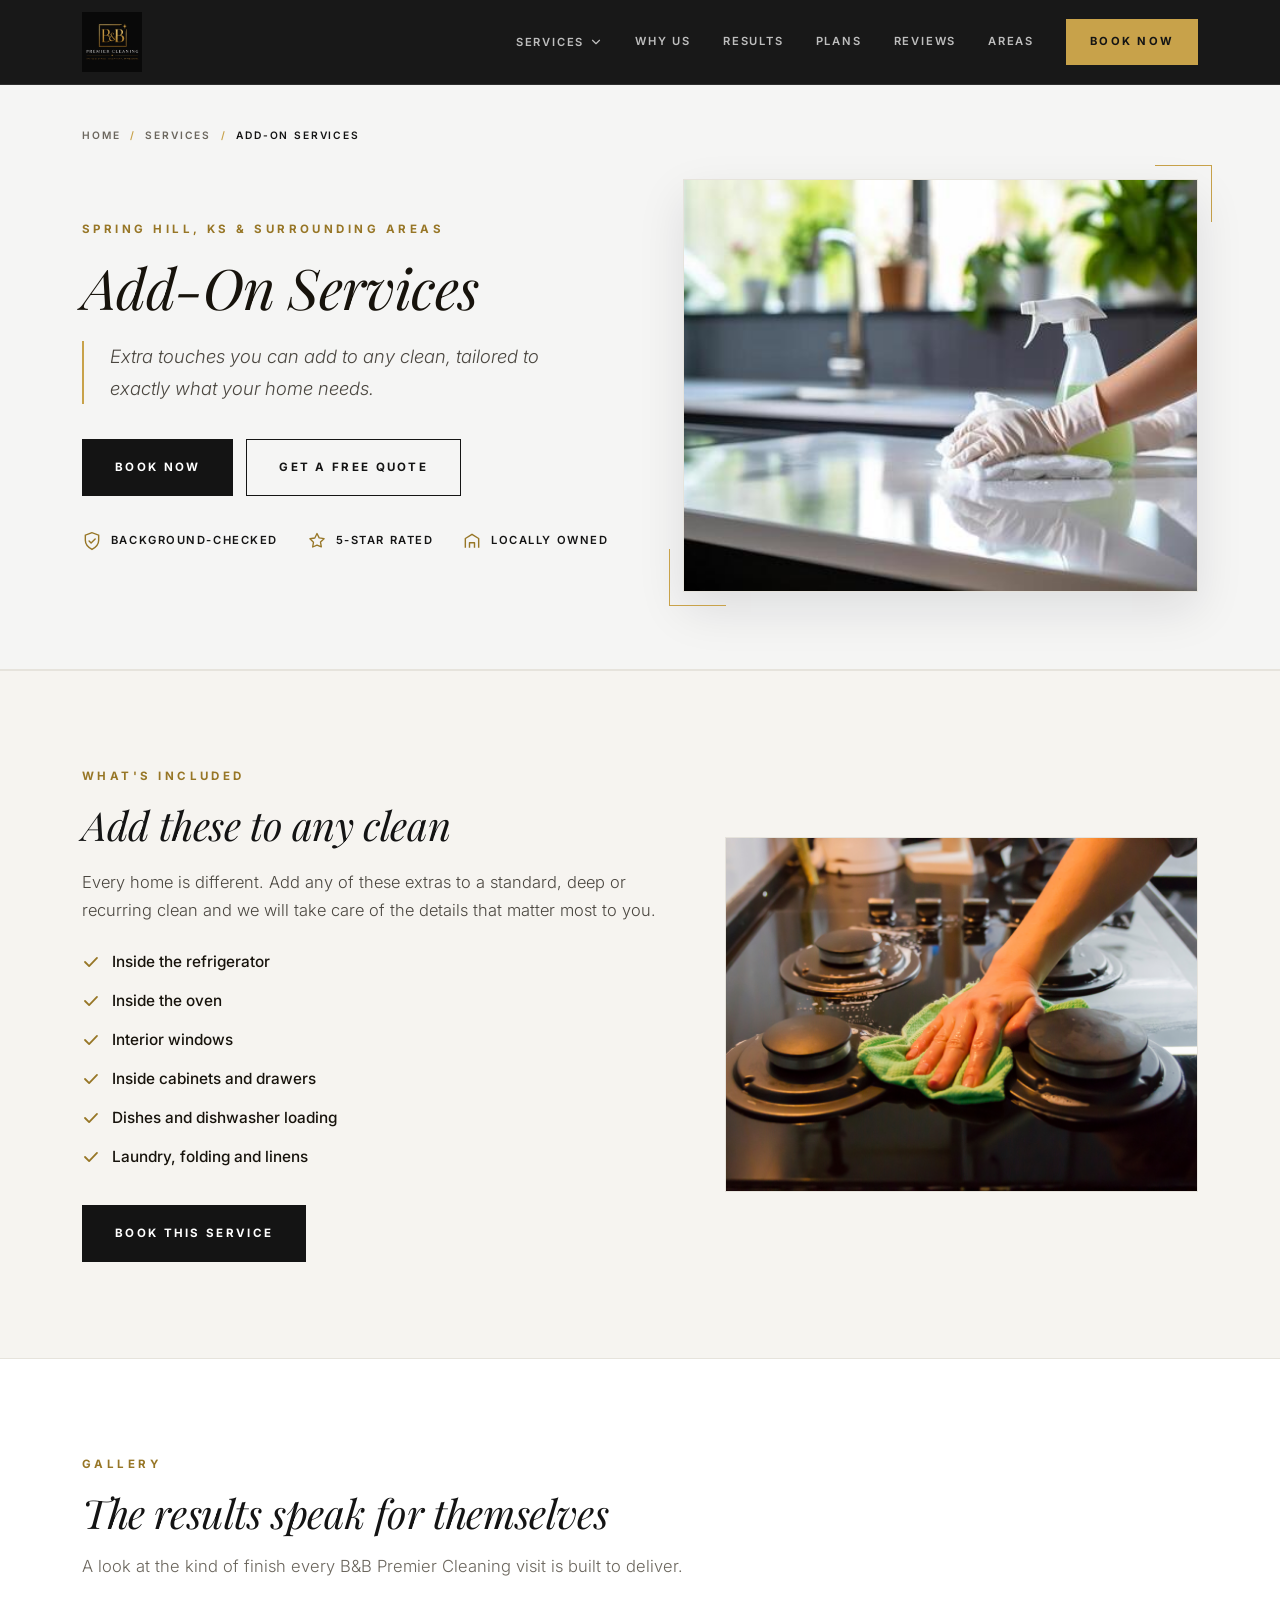
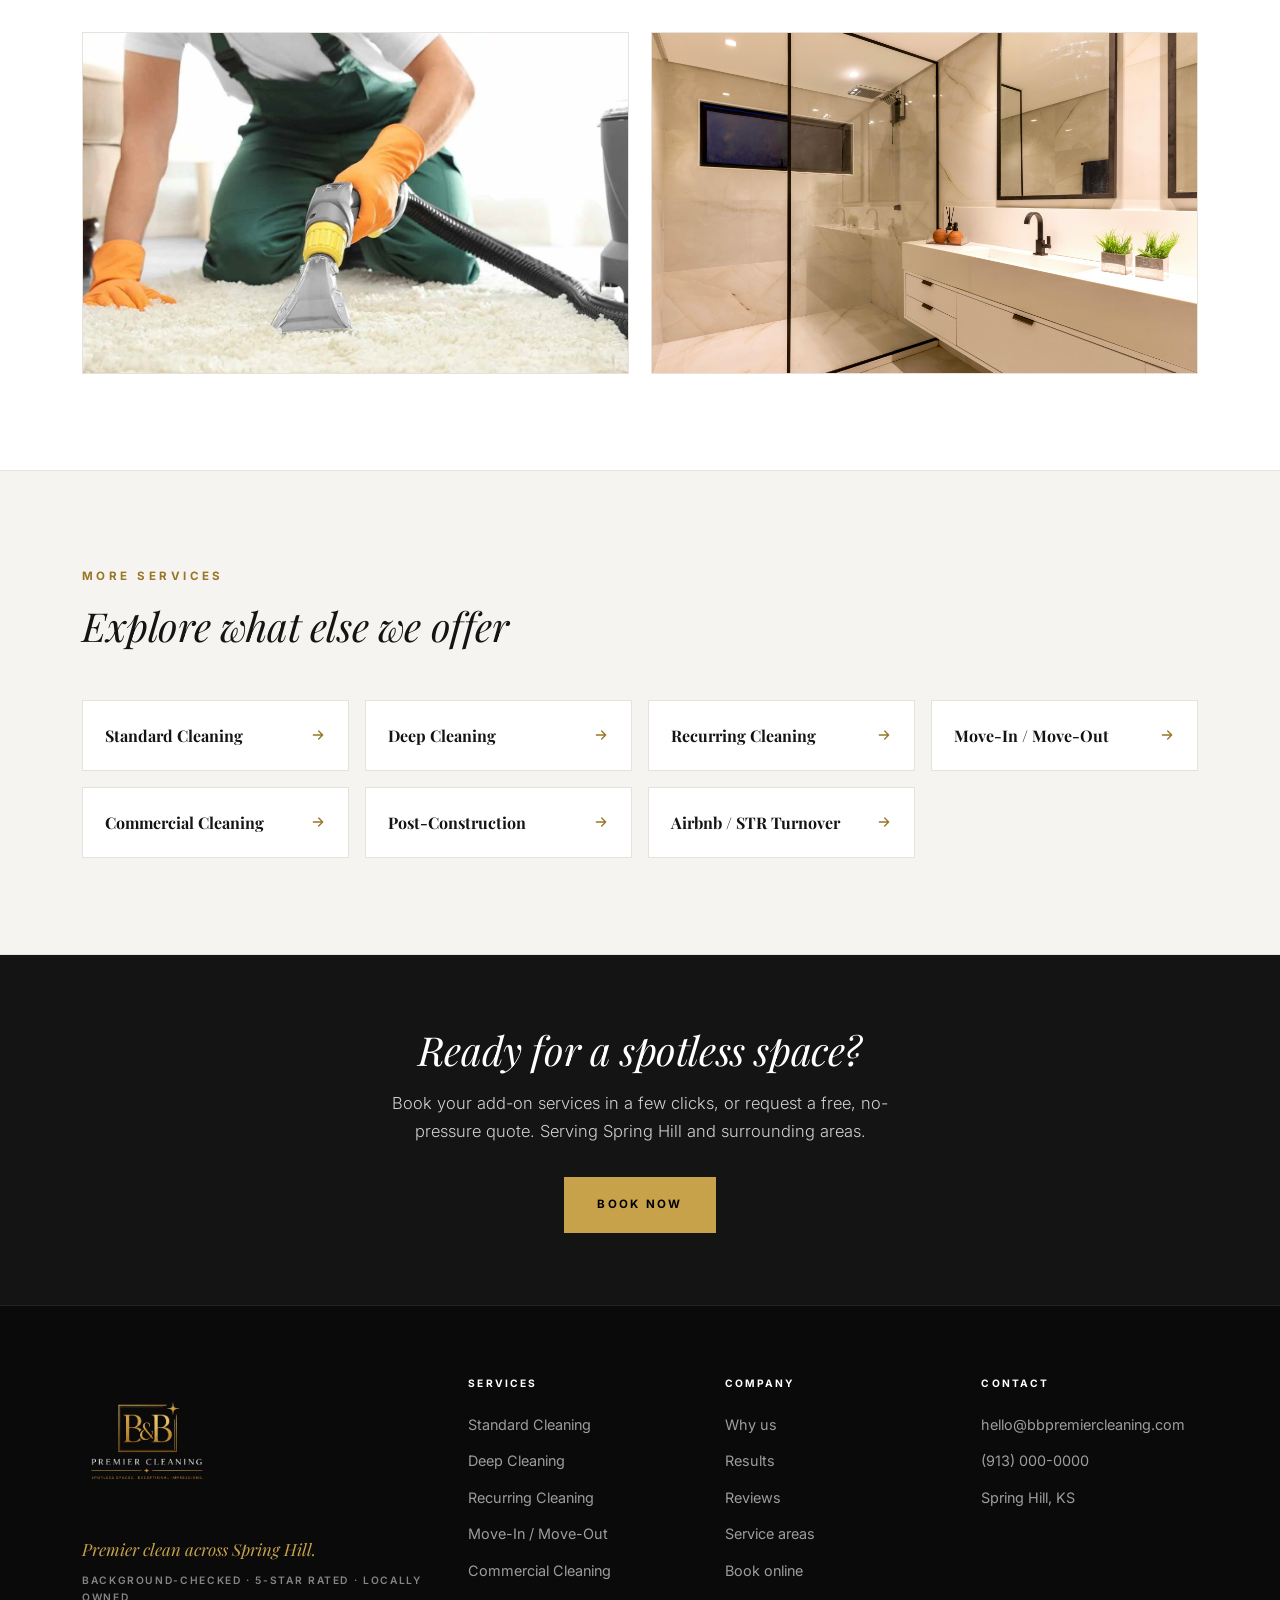
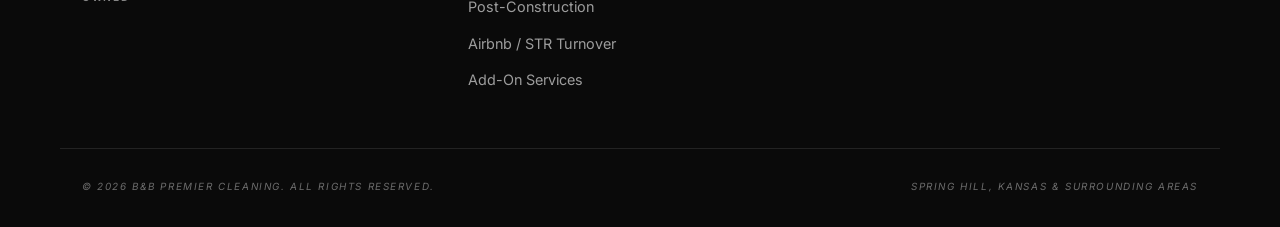
==== services/add-on-services/index.html @ af4dbbc5 "Add brand logo and refresh to premium black + gold theme" ====
<!DOCTYPE html>
<html lang="en">
<head>
  <meta charset="UTF-8" />
  <meta name="viewport" content="width=device-width, initial-scale=1.0" />
  <title>Cleaning Add-On Services in Spring Hill, KS | B&amp;B Premier Cleaning</title>
  <meta name="description" content="Cleaning add-ons in Spring Hill, KS. Inside the fridge or oven, interior windows, cabinets, laundry and more can be added to any clean. Book online." />
  <meta name="robots" content="index, follow, max-image-preview:large, max-snippet:-1, max-video-preview:-1" />
  <meta name="googlebot" content="index, follow, max-image-preview:large, max-snippet:-1, max-video-preview:-1" />
  <link rel="canonical" href="https://bbpremiercleaning.com/services/add-on-services/" />
  <meta name="theme-color" content="#0a0a0a" />
  <meta name="geo.region" content="US-KS" />
  <meta name="geo.placename" content="Spring Hill, Kansas" />

  <meta property="og:type" content="website" />
  <meta property="og:site_name" content="B&amp;B Premier Cleaning" />
  <meta property="og:title" content="Cleaning Add-On Services in Spring Hill, KS | B&amp;B Premier Cleaning" />
  <meta property="og:description" content="Cleaning add-ons in Spring Hill, KS. Inside the fridge or oven, interior windows, cabinets, laundry and more can be added to any clean. Book online." />
  <meta property="og:url" content="https://bbpremiercleaning.com/services/add-on-services/" />
  <meta property="og:image" content="https://bbpremiercleaning.com/assets/svc-addon.jpg" />
  <meta name="twitter:card" content="summary_large_image" />
  <meta name="twitter:title" content="Cleaning Add-On Services in Spring Hill, KS | B&amp;B Premier Cleaning" />
  <meta name="twitter:description" content="Cleaning add-ons in Spring Hill, KS. Inside the fridge or oven, interior windows, cabinets, laundry and more can be added to any clean. Book online." />
  <meta name="twitter:image" content="https://bbpremiercleaning.com/assets/svc-addon.jpg" />

  <link rel="icon" type="image/svg+xml" href="../../assets/favicon.svg" />
  <link rel="apple-touch-icon" href="../../assets/favicon.svg" />
  <link rel="preconnect" href="https://fonts.googleapis.com" />
  <link rel="preconnect" href="https://fonts.gstatic.com" crossorigin />
  <link href="https://fonts.googleapis.com/css2?family=Inter:wght@300;400;500;600;700&family=Playfair+Display:ital,wght@0,400;0,700;0,900;1,400;1,700&display=swap" rel="stylesheet" />
  <link rel="stylesheet" href="../../css/styles.css" />

  <script type="application/ld+json">
  {
    "@context": "https://schema.org",
    "@type": "Service",
    "serviceType": "Add-On Services",
    "name": "Add-On Services in Spring Hill",
    "url": "https://bbpremiercleaning.com/services/add-on-services/",
    "image": "https://bbpremiercleaning.com/assets/svc-addon.jpg",
    "description": "Cleaning add-ons in Spring Hill, KS. Inside the fridge or oven, interior windows, cabinets, laundry and more can be added to any clean. Book online.",
    "areaServed": { "@type": "City", "name": "Spring Hill" },
    "provider": {
      "@type": "HouseCleaningService",
      "name": "B&B Premier Cleaning",
      "url": "https://bbpremiercleaning.com/",
      "areaServed": "Spring Hill, KS and surrounding areas"
    }
  }
  </script>
  <script type="application/ld+json">
  {
    "@context": "https://schema.org",
    "@type": "BreadcrumbList",
    "itemListElement": [
      { "@type": "ListItem", "position": 1, "name": "Home", "item": "https://bbpremiercleaning.com/" },
      { "@type": "ListItem", "position": 2, "name": "Services", "item": "https://bbpremiercleaning.com/#services" },
      { "@type": "ListItem", "position": 3, "name": "Add-On Services", "item": "https://bbpremiercleaning.com/services/add-on-services/" }
    ]
  }
  </script>
</head>

<body>
  <a class="skip-link" href="#main">Skip to content</a>

  <header class="site-header" id="top">
    <div class="wrap header-inner">
      <a class="brand" href="../../" aria-label="B&amp;B Premier Cleaning home">
        <img class="brand-logo" src="../../assets/logo.jpg" width="1254" height="1254" alt="B&amp;B Premier Cleaning logo" />
      </a>
      <nav class="nav" id="nav" aria-label="Primary">
        <div class="nav-item has-dropdown">
          <button type="button" class="nav-link" aria-haspopup="true" aria-expanded="false">
            Services
            <svg viewBox="0 0 24 24" aria-hidden="true"><path d="m6 9 6 6 6-6" fill="none" stroke="currentColor" stroke-width="2" stroke-linecap="round" stroke-linejoin="round"/></svg>
          </button>
          <div class="dropdown">
            <a class="dd-all" href="../../#services">All services</a>
            <a href="../standard-cleaning/">Standard Cleaning</a>
            <a href="../deep-cleaning/">Deep Cleaning</a>
            <a href="../recurring-cleaning/">Recurring Cleaning</a>
            <a href="../move-in-out-cleaning/">Move-In / Move-Out</a>
            <a href="../commercial-cleaning/">Commercial Cleaning</a>
            <a href="../post-construction-cleaning/">Post-Construction</a>
            <a href="../airbnb-str-cleaning/">Airbnb / STR Turnover</a>
            <a href="../add-on-services/">Add-On Services</a>
          </div>
        </div>
        <a href="../../#why">Why us</a>
        <a href="../../#results">Results</a>
        <a href="../../#plans">Plans</a>
        <a href="../../#reviews">Reviews</a>
        <a href="../../#areas">Areas</a>
        <a class="nav-cta" href="../../#book">Book now</a>
      </nav>
      <button class="nav-toggle" id="navToggle" aria-label="Open menu" aria-expanded="false" aria-controls="nav">
        <span></span><span></span><span></span>
      </button>
    </div>
  </header>

  <main id="main">
    <section class="svc-hero">
      <div class="hero-bg" aria-hidden="true"></div>
      <div class="wrap">
        <nav class="breadcrumb" aria-label="Breadcrumb">
          <a href="../../">Home</a><span class="sep">/</span><a href="../../#services">Services</a><span class="sep">/</span><span>Add-On Services</span>
        </nav>
        <div class="svc-hero-grid">
          <div class="svc-hero-copy">
            <p class="eyebrow">Spring Hill, KS &amp; surrounding areas</p>
            <h1>Add-On Services</h1>
            <p class="lead">Extra touches you can add to any clean, tailored to exactly what your home needs.</p>
            <div class="hero-actions">
              <a class="btn btn-primary" href="../../#book">Book now</a>
              <a class="btn btn-ghost" href="../../#contact">Get a free quote</a>
            </div>
            <ul class="hero-trust">
              <li><svg viewBox="0 0 24 24" aria-hidden="true"><path d="M12 2 4 5v6c0 5 3.4 8.5 8 11 4.6-2.5 8-6 8-11V5z" fill="none" stroke="currentColor" stroke-width="1.7"/><path d="m8.5 12 2.4 2.4L15.8 9.6" fill="none" stroke="currentColor" stroke-width="1.7" stroke-linecap="round" stroke-linejoin="round"/></svg> Background-checked</li>
              <li><svg viewBox="0 0 24 24" aria-hidden="true"><path d="m12 3 2.6 5.3 5.9.9-4.3 4.1 1 5.8L12 16.9 6.8 19.2l1-5.8L3.5 9.3l5.9-.9z" fill="none" stroke="currentColor" stroke-width="1.6" stroke-linejoin="round"/></svg> 5-star rated</li>
              <li><svg viewBox="0 0 24 24" aria-hidden="true"><path d="M4 20V9l8-5 8 5v11" fill="none" stroke="currentColor" stroke-width="1.7" stroke-linejoin="round"/><path d="M9 20v-6h6v6" fill="none" stroke="currentColor" stroke-width="1.7" stroke-linejoin="round"/></svg> Locally owned</li>
            </ul>
          </div>
          <div class="svc-hero-media">
            <div class="hero-media-frame">
              <img src="../../assets/svc-addon.jpg" alt="A gloved cleaner wiping down a gleaming kitchen counter" fetchpriority="high" />
            </div>
          </div>
        </div>
      </div>
    </section>

    <section class="section section-alt">
      <div class="wrap svc-detail-grid">
        <div class="svc-detail-copy">
          <p class="eyebrow">What's included</p>
          <h2>Add these to any clean</h2>
          <p>Every home is different. Add any of these extras to a standard, deep or recurring clean and we will take care of the details that matter most to you.</p>
          <ul class="checks">
            <li>Inside the refrigerator</li>
            <li>Inside the oven</li>
            <li>Interior windows</li>
            <li>Inside cabinets and drawers</li>
            <li>Dishes and dishwasher loading</li>
            <li>Laundry, folding and linens</li>
          </ul>
          <a class="btn btn-primary" href="../../#book">Book this service</a>
        </div>
        <div class="svc-detail-media">
          <img src="../../assets/svc-kitchen.png" alt="A detailed clean of kitchen surfaces and appliances" loading="lazy" />
        </div>
      </div>
    </section>

    <section class="section">
      <div class="wrap">
        <header class="section-head">
          <p class="eyebrow">Gallery</p>
          <h2>The results speak for themselves</h2>
          <p class="section-sub">A look at the kind of finish every B&amp;B Premier Cleaning visit is built to deliver.</p>
        </header>
        <div class="svc-gallery">
          <figure><img src="../../assets/svc-carpet.jpg" alt="A freshly vacuumed carpet" loading="lazy" /></figure>
          <figure><img src="../../assets/gallery-bath.png" alt="A detailed bathroom clean" loading="lazy" /></figure>
        </div>
      </div>
    </section>

    <section class="section section-alt">
      <div class="wrap">
        <header class="section-head">
          <p class="eyebrow">More services</p>
          <h2>Explore what else we offer</h2>
        </header>
        <div class="other-grid">
          <a class="other-card" href="../standard-cleaning/">Standard Cleaning <svg viewBox="0 0 24 24" aria-hidden="true"><path d="M5 12h14M13 6l6 6-6 6" fill="none" stroke="currentColor" stroke-width="2" stroke-linecap="round" stroke-linejoin="round"/></svg></a>
          <a class="other-card" href="../deep-cleaning/">Deep Cleaning <svg viewBox="0 0 24 24" aria-hidden="true"><path d="M5 12h14M13 6l6 6-6 6" fill="none" stroke="currentColor" stroke-width="2" stroke-linecap="round" stroke-linejoin="round"/></svg></a>
          <a class="other-card" href="../recurring-cleaning/">Recurring Cleaning <svg viewBox="0 0 24 24" aria-hidden="true"><path d="M5 12h14M13 6l6 6-6 6" fill="none" stroke="currentColor" stroke-width="2" stroke-linecap="round" stroke-linejoin="round"/></svg></a>
          <a class="other-card" href="../move-in-out-cleaning/">Move-In / Move-Out <svg viewBox="0 0 24 24" aria-hidden="true"><path d="M5 12h14M13 6l6 6-6 6" fill="none" stroke="currentColor" stroke-width="2" stroke-linecap="round" stroke-linejoin="round"/></svg></a>
          <a class="other-card" href="../commercial-cleaning/">Commercial Cleaning <svg viewBox="0 0 24 24" aria-hidden="true"><path d="M5 12h14M13 6l6 6-6 6" fill="none" stroke="currentColor" stroke-width="2" stroke-linecap="round" stroke-linejoin="round"/></svg></a>
          <a class="other-card" href="../post-construction-cleaning/">Post-Construction <svg viewBox="0 0 24 24" aria-hidden="true"><path d="M5 12h14M13 6l6 6-6 6" fill="none" stroke="currentColor" stroke-width="2" stroke-linecap="round" stroke-linejoin="round"/></svg></a>
          <a class="other-card" href="../airbnb-str-cleaning/">Airbnb / STR Turnover <svg viewBox="0 0 24 24" aria-hidden="true"><path d="M5 12h14M13 6l6 6-6 6" fill="none" stroke="currentColor" stroke-width="2" stroke-linecap="round" stroke-linejoin="round"/></svg></a>
        </div>
      </div>
    </section>

    <section class="cta-band">
      <div class="wrap">
        <h2>Ready for a spotless space?</h2>
        <p>Book your add-on services in a few clicks, or request a free, no-pressure quote. Serving Spring Hill and surrounding areas.</p>
        <a class="btn btn-primary" href="../../#book">Book now</a>
      </div>
    </section>
  </main>

  <footer class="site-footer">
    <div class="wrap footer-grid">
      <div class="footer-brand">
        <a class="brand brand-light" href="../../" aria-label="B&amp;B Premier Cleaning home">
          <img class="brand-logo" src="../../assets/logo.jpg" width="1254" height="1254" alt="B&amp;B Premier Cleaning logo" />
        </a>
        <p class="footer-slogan">Premier clean across Spring Hill.</p>
        <p class="footer-badges">Background-checked &middot; 5-star rated &middot; Locally owned</p>
      </div>
      <div class="footer-col">
        <h4>Services</h4>
        <ul>
          <li><a href="../standard-cleaning/">Standard Cleaning</a></li>
          <li><a href="../deep-cleaning/">Deep Cleaning</a></li>
          <li><a href="../recurring-cleaning/">Recurring Cleaning</a></li>
          <li><a href="../move-in-out-cleaning/">Move-In / Move-Out</a></li>
          <li><a href="../commercial-cleaning/">Commercial Cleaning</a></li>
          <li><a href="../post-construction-cleaning/">Post-Construction</a></li>
          <li><a href="../airbnb-str-cleaning/">Airbnb / STR Turnover</a></li>
          <li><a href="../add-on-services/">Add-On Services</a></li>
        </ul>
      </div>
      <div class="footer-col">
        <h4>Company</h4>
        <ul>
          <li><a href="../../#why">Why us</a></li>
          <li><a href="../../#results">Results</a></li>
          <li><a href="../../#reviews">Reviews</a></li>
          <li><a href="../../#areas">Service areas</a></li>
          <li><a href="../../#book">Book online</a></li>
        </ul>
      </div>
      <div class="footer-col">
        <h4>Contact</h4>
        <ul>
          <li><a href="mailto:hello@bbpremiercleaning.com">hello@bbpremiercleaning.com</a></li>
          <li><a href="tel:+19130000000">(913) 000-0000</a></li>
          <li>Spring Hill, KS</li>
        </ul>
      </div>
    </div>
    <div class="wrap footer-bottom">
      <p>&copy; <span id="year">2026</span> B&amp;B Premier Cleaning. All rights reserved.</p>
      <p>Spring Hill, Kansas &amp; surrounding areas</p>
    </div>
  </footer>

  <a href="#top" class="to-top" id="toTop" aria-label="Back to top">
    <svg viewBox="0 0 24 24" aria-hidden="true"><path d="m6 15 6-6 6 6" fill="none" stroke="currentColor" stroke-width="2" stroke-linecap="round" stroke-linejoin="round"/></svg>
  </a>

  <script src="../../js/main.js"></script>
</body>
</html>
---- css/styles.css ----
/* ============================================================
   B&B Premier Cleaning
   Design: Style 3 (editorial). Premium black #0a0a0a + warm gold #c8a24a,
   stone neutrals, square edges. Dark header/footer to match the logo.
   Fonts: Playfair Display (headings), Inter (body)
   ============================================================ */

:root {
  --brand: #141414;
  --brand-700: #0f0f0f;
  --brand-900: #000000;
  --ink: #17130c;
  --body: #4b4740;
  --muted: #6b665d;
  --paper: #ffffff;
  --mist: #f6f4f0;
  --mist-2: #eceae4;
  --line: #e6e3dc;
  --gold: #c8a24a;
  --gold-ink: #977626;
  --gold-soft: #f7f0e0;
  --surface: #0a0a0a;
  --surface-line: rgba(255, 255, 255, .1);

  --radius: 2px;
  --radius-lg: 2px;
  --shadow-sm: 0 1px 2px rgba(15, 23, 42, .04);
  --shadow-md: 0 18px 44px rgba(15, 23, 42, .10);
  --wrap: 1160px;
  --ease: cubic-bezier(.22, .61, .36, 1);
  --serif: "Playfair Display", Georgia, "Times New Roman", serif;
  --sans: "Inter", system-ui, -apple-system, "Segoe UI", Roboto, sans-serif;
}

* { box-sizing: border-box; }

html, body { overflow-x: hidden; }
html { scroll-behavior: smooth; scroll-padding-top: 96px; }

body {
  margin: 0;
  font-family: var(--sans);
  color: var(--body);
  background: var(--paper);
  font-size: 16.5px;
  line-height: 1.7;
  -webkit-font-smoothing: antialiased;
  text-rendering: optimizeLegibility;
}

::selection { background: rgba(197, 160, 89, .3); }

img { max-width: 100%; height: auto; display: block; }
a { color: inherit; text-decoration: none; }

h1, h2, h3, h4 {
  font-family: var(--serif);
  color: var(--ink);
  line-height: 1.15;
  letter-spacing: -0.01em;
  margin: 0;
  font-weight: 400;
}

h1 { font-size: clamp(2.3rem, 4.6vw, 3.5rem); font-style: italic; line-height: 1.1; }
h2 { font-size: clamp(1.8rem, 3.2vw, 2.5rem); font-style: italic; color: var(--brand); }
h3 { font-size: 1.2rem; font-weight: 700; color: var(--brand); }

p { margin: 0 0 1rem; }

.wrap { width: 100%; max-width: var(--wrap); margin-inline: auto; padding-inline: 22px; }

.eyebrow {
  font-size: .72rem;
  font-weight: 700;
  letter-spacing: .3em;
  text-transform: uppercase;
  color: var(--gold-ink);
  margin: 0 0 1rem;
}

.skip-link {
  position: absolute; left: -999px; top: 0;
  background: var(--brand); color: #fff; padding: 10px 16px; z-index: 200;
}
.skip-link:focus { left: 0; }

:focus-visible { outline: 2px solid var(--gold); outline-offset: 3px; }

/* ---------- Buttons ---------- */
.btn {
  display: inline-flex; align-items: center; justify-content: center;
  gap: .5rem;
  font-family: var(--sans);
  font-weight: 700; font-size: .72rem;
  letter-spacing: .2em; text-transform: uppercase;
  padding: 1.1rem 2rem;
  border-radius: 0;
  cursor: pointer;
  border: 1px solid transparent;
  transition: background .25s var(--ease), color .25s var(--ease), border-color .25s var(--ease);
  white-space: nowrap;
}
.btn-primary { background: var(--brand); color: #fff; border-color: var(--brand); }
.btn-primary:hover { background: var(--brand-900); border-color: var(--brand-900); }
.btn-ghost { background: transparent; color: var(--brand); border-color: var(--brand); }
.btn-ghost:hover { background: var(--brand); color: #fff; }
.btn-block { width: 100%; }

/* ---------- Header ---------- */
.site-header {
  position: sticky; top: 0; z-index: 100;
  background: rgba(10, 10, 10, .94);
  backdrop-filter: blur(12px);
  -webkit-backdrop-filter: blur(12px);
  border-bottom: 1px solid var(--surface-line);
  transition: box-shadow .3s var(--ease);
}
.site-header.scrolled { box-shadow: 0 8px 30px rgba(0, 0, 0, .45); }

.header-inner { display: flex; align-items: center; justify-content: space-between; height: 84px; }

.brand { display: inline-flex; align-items: center; gap: .75rem; }
.brand-mark { flex: none; }
.brand-logo { display: block; height: 60px; width: auto; mix-blend-mode: lighten; }
.brand-text { display: flex; flex-direction: column; line-height: 1; }
.brand-text strong { font-family: var(--serif); font-style: italic; font-size: 1.22rem; color: #fff; font-weight: 700; letter-spacing: -0.01em; }
.brand-text em { font-style: normal; font-size: .6rem; font-weight: 600; letter-spacing: .3em; text-transform: uppercase; color: var(--gold); margin-top: 5px; }

.nav { display: flex; align-items: center; gap: 2rem; }
.nav a, .nav-link {
  font-size: .7rem; font-weight: 600; letter-spacing: .16em; text-transform: uppercase;
  color: rgba(255, 255, 255, .72); position: relative; transition: color .2s;
}
.nav a:not(.nav-cta):hover { color: #fff; }
.nav a:not(.nav-cta)::after {
  content: ""; position: absolute; left: 0; bottom: -6px; height: 1px; width: 0; background: var(--gold); transition: width .25s var(--ease);
}
.nav a:not(.nav-cta):hover::after, .nav a.active::after { width: 100%; }
.nav a.active { color: #fff; }
.nav a.nav-cta { background: var(--gold); color: #141414; padding: .85rem 1.5rem; letter-spacing: .2em; font-weight: 700; transition: background .25s var(--ease); }
.nav a.nav-cta::after { display: none; }
.nav a.nav-cta:hover { background: #ddb75f; color: #141414; }

/* Services dropdown */
.nav-item { position: relative; display: inline-flex; align-items: center; }
.nav-item::before { content: ""; position: absolute; top: 100%; left: -8px; right: -8px; height: 18px; }
.nav-link {
  display: inline-flex; align-items: center; gap: .32rem;
  background: none; border: 0; padding: 0; font-family: inherit; cursor: pointer;
}
.nav-link svg { width: 14px; height: 14px; transition: transform .25s var(--ease); }
.dropdown {
  position: absolute; top: calc(100% + 16px); left: 50%;
  transform: translateX(-50%) translateY(8px);
  background: #fff; border: 1px solid var(--line);
  box-shadow: var(--shadow-md); padding: .5rem 0; min-width: 260px;
  display: grid; z-index: 120;
  opacity: 0; visibility: hidden; transition: opacity .2s var(--ease), transform .2s var(--ease);
}
.dropdown a { padding: .7rem 1.2rem; color: var(--body); white-space: nowrap; }
.dropdown a::after { display: none; }
.dropdown a:hover { background: var(--mist); color: var(--brand); }
.dropdown a.dd-all { color: var(--gold-ink); border-bottom: 1px solid var(--line); margin-bottom: .3rem; padding-bottom: .85rem; }

@media (min-width: 821px) {
  .nav-item:hover .nav-link, .nav-item:focus-within .nav-link, .nav-item.open .nav-link { color: #fff; }
  .nav-item:hover .dropdown, .nav-item:focus-within .dropdown, .nav-item.open .dropdown {
    opacity: 1; visibility: visible; transform: translateX(-50%) translateY(0);
  }
  .nav-item:hover .nav-link svg, .nav-item:focus-within .nav-link svg, .nav-item.open .nav-link svg { transform: rotate(180deg); }
}

.nav-toggle { display: none; flex-direction: column; gap: 6px; width: 44px; height: 44px; border: 0; background: transparent; cursor: pointer; align-items: center; justify-content: center; }
.nav-toggle span { width: 24px; height: 1.5px; background: #fff; transition: transform .3s var(--ease), opacity .2s; }
.nav-toggle[aria-expanded="true"] span:nth-child(1) { transform: translateY(7.5px) rotate(45deg); }
.nav-toggle[aria-expanded="true"] span:nth-child(2) { opacity: 0; }
.nav-toggle[aria-expanded="true"] span:nth-child(3) { transform: translateY(-7.5px) rotate(-45deg); }

/* ---------- Hero ---------- */
.hero { position: relative; padding: clamp(3rem, 7vw, 6rem) 0; background: #f5f5f4; border-bottom: 1px solid var(--line); overflow: hidden; }
.hero-bg { display: none; }
.hero-grid { position: relative; z-index: 1; display: grid; grid-template-columns: minmax(0, 1.05fr) minmax(0, .95fr); gap: clamp(2.5rem, 5vw, 4.5rem); align-items: center; }
.hero-copy, .hero-media { min-width: 0; }
.hero h1 { margin-bottom: 1.8rem; }
.hero h1 .hl { font-style: normal; font-weight: 900; color: var(--brand); }
.hero-copy .lead, .svc-hero-copy .lead {
  font-size: 1.15rem; font-weight: 300; font-style: italic; line-height: 1.7; color: var(--body);
  max-width: 46ch; margin-bottom: 2.2rem;
  border-left: 2px solid var(--gold); padding-left: 1.6rem;
}

.hero-actions { display: flex; flex-wrap: wrap; gap: .8rem; margin-bottom: 2.2rem; }

.hero-trust { list-style: none; margin: 0; padding: 0; display: flex; flex-wrap: wrap; gap: .9rem 1.8rem; }
.hero-trust li { display: inline-flex; align-items: center; gap: .55rem; font-size: .7rem; font-weight: 600; letter-spacing: .14em; text-transform: uppercase; color: var(--brand); }
.hero-trust svg { width: 20px; height: 20px; color: var(--gold-ink); flex: none; }

.hero-media, .svc-hero-media { position: relative; }
.hero-media::before, .svc-hero-media::before {
  content: ""; position: absolute; top: -14px; right: -14px; width: 56px; height: 56px;
  border-top: 1px solid var(--gold); border-right: 1px solid var(--gold); pointer-events: none;
}
.hero-media::after, .svc-hero-media::after {
  content: ""; position: absolute; bottom: -14px; left: -14px; width: 56px; height: 56px;
  border-bottom: 1px solid var(--gold); border-left: 1px solid var(--gold); pointer-events: none;
}
.hero-media-frame {
  position: relative; overflow: hidden;
  box-shadow: var(--shadow-md); border: 1px solid var(--line); background: #fff;
}
.hero-media-frame img { display: block; width: 100%; height: 100%; aspect-ratio: 5/4; object-fit: cover; }
.hero-badge {
  position: absolute; left: 18px; bottom: 18px; z-index: 2;
  display: flex; align-items: center; gap: .8rem;
  background: #fff; border: 1px solid var(--line);
  padding: .85rem 1.1rem; box-shadow: var(--shadow-md); max-width: 320px;
}
.hero-badge-stars { color: var(--gold); font-size: 1rem; letter-spacing: .08em; flex: none; }
.hero-badge div { display: flex; flex-direction: column; line-height: 1.3; }
.hero-badge strong { font-family: var(--serif); color: var(--brand); font-size: .95rem; font-weight: 700; }
.hero-badge div span { font-size: .76rem; color: var(--muted); }
.stars { color: var(--gold); letter-spacing: .14em; font-size: .95rem; }

/* ---------- Trust bar ---------- */
.trustbar { background: var(--brand); color: #fff; }
.trustbar-inner { display: flex; flex-wrap: wrap; align-items: center; justify-content: center; gap: .7rem 1.15rem; padding: 1.15rem 22px; text-align: center; }
.trustbar span:not(.dot) { font-size: .64rem; font-weight: 600; letter-spacing: .15em; text-transform: uppercase; }
.trustbar .dot { width: 5px; height: 5px; background: var(--gold); transform: rotate(45deg); }

/* ---------- Sections ---------- */
.section { padding: clamp(4rem, 7.5vw, 6.5rem) 0; }
.section-alt { background: var(--mist); border-block: 1px solid var(--line); }
.section-head { max-width: 640px; margin-bottom: 3.2rem; }
.section-head h2 { margin-bottom: 1rem; }
.section-sub { color: var(--muted); font-size: 1.04rem; font-weight: 300; margin: 0; }

/* ---------- Service cards ---------- */
.cards { display: grid; grid-template-columns: repeat(4, minmax(0, 1fr)); gap: 1.4rem; }
.card {
  background: var(--mist); border: 1px solid var(--line);
  display: flex; flex-direction: column; overflow: hidden;
  transition: border-color .3s var(--ease), box-shadow .3s var(--ease);
}
.card:hover { border-color: rgba(197, 160, 89, .7); box-shadow: var(--shadow-md); }
.card-media { aspect-ratio: 4/3; overflow: hidden; }
.card-media img { width: 100%; height: 100%; object-fit: cover; transition: transform .6s var(--ease); }
.card:hover .card-media img { transform: scale(1.05); }
.card-body { padding: 1.6rem 1.5rem 1.5rem; display: flex; flex-direction: column; flex: 1; }
.card h3 { font-size: 1.12rem; margin-bottom: .7rem; transition: color .25s; }
.card:hover h3 { color: var(--gold-ink); }
.card p { font-size: .9rem; font-weight: 300; line-height: 1.7; color: var(--muted); margin: 0; }
.card-link {
  margin-top: auto; padding-top: 1.3rem;
  display: inline-flex; align-items: center; gap: .5rem;
  font-weight: 700; font-size: .66rem; letter-spacing: .18em; text-transform: uppercase; color: var(--brand);
}
.card-link svg { width: 15px; height: 15px; transition: transform .25s var(--ease); }
.card:hover .card-link svg { transform: translateX(4px); }

/* ---------- How it works ---------- */
.steps { list-style: none; margin: 0; padding: 0; display: grid; grid-template-columns: repeat(3, minmax(0, 1fr)); gap: 1.4rem; counter-reset: step; }
.step {
  position: relative; background: #fff; border: 1px solid var(--line);
  padding: 2.2rem 1.9rem 2rem; counter-increment: step;
}
.step::before {
  content: counter(step, decimal-leading-zero); display: block;
  font-family: var(--serif); font-style: italic; font-size: 2.4rem; line-height: 1;
  color: var(--gold); margin-bottom: 1.2rem; padding-bottom: 1.2rem; border-bottom: 1px solid var(--line);
}
.step h3 { margin-bottom: .6rem; }
.step p { font-size: .93rem; font-weight: 300; color: var(--muted); margin: 0; }
.steps-cta { text-align: center; margin-top: 2.8rem; }

/* ---------- Why us ---------- */
.why-grid { display: grid; grid-template-columns: minmax(0, 1fr) minmax(0, 1fr); gap: clamp(2.5rem, 5vw, 4.5rem); align-items: center; }
.why-media, .why-copy { min-width: 0; }
.why-media img { border: 1px solid var(--line); aspect-ratio: 4/3; object-fit: cover; width: 100%; }
.why-copy h2 { margin-bottom: 1.2rem; }
.why-copy > p:not(.eyebrow), .svc-detail-copy > p:not(.eyebrow), .areas-copy > p:not(.eyebrow), .contact-copy > p:not(.eyebrow) { font-weight: 300; }
.checks { list-style: none; margin: 1.6rem 0 2.2rem; padding: 0; display: grid; gap: .8rem; }
.checks li { position: relative; padding-left: 1.9rem; font-weight: 500; color: var(--ink); font-size: .96rem; }
.checks li::before {
  content: ""; position: absolute; left: 0; top: 4px;
  width: 18px; height: 18px;
  background: var(--gold-ink);
  -webkit-mask: url("data:image/svg+xml,%3Csvg xmlns='http://www.w3.org/2000/svg' viewBox='0 0 24 24'%3E%3Cpath fill='none' stroke='white' stroke-width='2.4' stroke-linecap='round' stroke-linejoin='round' d='m4 12 5.5 5.5L20 6.5'/%3E%3C/svg%3E") center / contain no-repeat;
  mask: url("data:image/svg+xml,%3Csvg xmlns='http://www.w3.org/2000/svg' viewBox='0 0 24 24'%3E%3Cpath fill='none' stroke='white' stroke-width='2.4' stroke-linecap='round' stroke-linejoin='round' d='m4 12 5.5 5.5L20 6.5'/%3E%3C/svg%3E") center / contain no-repeat;
}

/* ---------- Results / before after ---------- */
.results-feature { display: grid; grid-template-columns: minmax(0, 1.15fr) minmax(0, .85fr); border: 1px solid var(--line); margin-bottom: 1.4rem; background: var(--brand); }
.results-feature img { width: 100%; height: 100%; aspect-ratio: 3/2; object-fit: cover; }
.results-caption {
  padding: clamp(2rem, 4vw, 3.5rem);
  display: flex; flex-direction: column; justify-content: center; align-items: flex-start;
  color: #fff;
}
.results-caption .tag {
  display: inline-block; font-size: .62rem; font-weight: 700; letter-spacing: .22em; text-transform: uppercase;
  background: var(--gold); color: var(--brand-900); padding: .4rem .8rem; margin-bottom: 1.4rem;
}
.results-caption p { margin: 0; font-family: var(--serif); font-style: italic; font-size: clamp(1.15rem, 1.9vw, 1.5rem); line-height: 1.5; color: rgba(255,255,255,.95); }

.gallery { display: grid; grid-template-columns: repeat(4, minmax(0, 1fr)); gap: 1.4rem; }
.gallery figure { margin: 0; position: relative; overflow: hidden; border: 1px solid var(--line); }
.gallery img { aspect-ratio: 1/1; object-fit: cover; width: 100%; transition: transform .6s var(--ease); }
.gallery figure:hover img { transform: scale(1.05); }
.gallery figcaption {
  position: absolute; left: 0; bottom: 0;
  background: #fff; color: var(--brand);
  font-size: .62rem; font-weight: 700; letter-spacing: .2em; text-transform: uppercase; padding: .6rem .9rem;
}

/* ---------- Plans ---------- */
.plans { display: grid; grid-template-columns: repeat(3, minmax(0, 1fr)); gap: 1.4rem; align-items: stretch; }
.plan {
  background: #fff; border: 1px solid var(--line);
  padding: 2.4rem 2rem 2.2rem; display: flex; flex-direction: column;
}
.plan h3 { font-size: 1.6rem; font-style: italic; font-weight: 400; margin-bottom: .4rem; }
.plan-tag { color: var(--gold-ink); font-weight: 700; font-size: .66rem; letter-spacing: .2em; text-transform: uppercase; margin-bottom: 1.5rem; padding-bottom: 1.5rem; border-bottom: 1px solid var(--line); }
.plan ul { list-style: none; margin: 0 0 2rem; padding: 0; display: grid; gap: .7rem; flex: 1; align-content: start; }
.plan li { position: relative; padding-left: 1.3rem; font-size: .93rem; font-weight: 300; color: var(--body); }
.plan li::before { content: ""; position: absolute; left: 0; top: .65em; width: 5px; height: 5px; background: var(--gold); transform: rotate(45deg); }
.plan-featured { background: var(--brand); border-color: var(--brand); color: #fff; position: relative; box-shadow: var(--shadow-md); }
.plan-featured h3 { color: #fff; }
.plan-featured .plan-tag { color: var(--gold); border-bottom-color: rgba(255,255,255,.16); }
.plan-featured li { color: rgba(255,255,255,.88); }
.plan-flag {
  position: absolute; top: -12px; left: 50%; transform: translateX(-50%);
  background: var(--gold); color: var(--brand-900); font-size: .6rem; font-weight: 700; letter-spacing: .2em; text-transform: uppercase;
  padding: .4rem .9rem; white-space: nowrap;
}
.plan-featured .btn-primary { background: var(--gold); border-color: var(--gold); color: var(--brand-900); }
.plan-featured .btn-primary:hover { background: #fff; border-color: #fff; }
.plans-note { text-align: center; color: var(--muted); font-weight: 300; margin: 2.2rem auto 0; font-size: .95rem; max-width: 70ch; }

/* ---------- Reviews ---------- */
.reviews { columns: 3; column-gap: 1.4rem; }
.review {
  break-inside: avoid; margin: 0 0 1.4rem; background: #fff; border: 1px solid var(--line);
  padding: 2rem 1.9rem 1.8rem;
}
.review .stars { display: block; margin-bottom: 1rem; }
.review p { font-family: var(--serif); font-style: italic; font-size: 1.02rem; line-height: 1.7; color: var(--ink); margin-bottom: 1.3rem; }
.review cite { font-style: normal; font-weight: 700; font-size: .66rem; letter-spacing: .2em; text-transform: uppercase; color: var(--gold-ink); }

/* ---------- Areas ---------- */
.areas-grid { display: grid; grid-template-columns: minmax(0, 1fr) minmax(0, 1.2fr); gap: clamp(2.5rem, 5vw, 4.5rem); align-items: center; }
.areas-copy h2 { margin-bottom: 1.2rem; }
.areas-list { list-style: none; margin: 0; padding: 0; display: grid; grid-template-columns: repeat(3, minmax(0, 1fr)); gap: .7rem; }
.areas-list li {
  background: var(--mist); border: 1px solid var(--line);
  padding: .85rem 1rem; font-weight: 500; font-size: .88rem; color: var(--brand);
  display: flex; align-items: center; gap: .65rem;
}
.areas-list li::before { content: ""; width: 5px; height: 5px; background: var(--gold); transform: rotate(45deg); flex: none; }
.areas-zips { font-size: .88rem; color: var(--muted); margin-top: 1rem; }

/* ---------- Booking embed ---------- */
.booking-embed {
  border: 1px solid var(--line);
  overflow: hidden;
  box-shadow: var(--shadow-md);
  background: #fff;
}
.booking-frame {
  display: block;
  width: 100%;
  height: 100vh;   /* fixed to the viewport, no iframe-resizer */
  height: 100dvh;  /* dynamic viewport height for mobile browser toolbars */
  border: 0;
}

/* ---------- FAQ ---------- */
.faq .section-head { margin-inline: auto; text-align: center; }
.faq-list { max-width: 820px; margin: 0 auto; display: grid; gap: 0; border-top: 1px solid var(--line); }
.faq-item { border-bottom: 1px solid var(--line); }
.faq-item summary {
  list-style: none; cursor: pointer; padding: 1.4rem .2rem;
  font-family: var(--serif); font-weight: 700; color: var(--brand); font-size: 1.08rem;
  display: flex; align-items: center; justify-content: space-between; gap: 1rem;
  transition: color .2s;
}
.faq-item summary::-webkit-details-marker { display: none; }
.faq-item summary::after {
  content: "+"; font-family: var(--sans); font-size: 1.5rem; color: var(--gold-ink); font-weight: 300; line-height: 1;
  transition: transform .25s var(--ease); flex: none;
}
.faq-item[open] summary::after { transform: rotate(45deg); }
.faq-item summary:hover { color: var(--gold-ink); }
.faq-a { padding: 0 .2rem 1.5rem; color: var(--body); max-width: 70ch; }
.faq-a p { margin: 0; font-size: .96rem; font-weight: 300; }

/* ---------- Contact ---------- */
.contact { background: var(--mist); border-top: 1px solid var(--line); }
.contact-grid { display: grid; grid-template-columns: minmax(0, 1fr) minmax(0, 1.05fr); gap: clamp(2.5rem, 5vw, 4.5rem); align-items: start; }
.contact-copy, .quote-form { min-width: 0; }
.contact-copy h2 { margin-bottom: 1.2rem; }
.contact-info { list-style: none; margin: 2rem 0 0; padding: 0; display: grid; gap: 1.1rem; }
.contact-info li { display: flex; align-items: center; gap: .9rem; font-weight: 500; font-size: .96rem; color: var(--ink); }
.contact-info svg { width: 22px; height: 22px; color: var(--gold-ink); flex: none; }
.contact-info a:hover { color: var(--brand); }

.quote-form { position: relative; background: #fff; border: 1px solid var(--line); padding: 2.4rem; box-shadow: var(--shadow-md); }
.quote-form::before {
  content: ""; position: absolute; top: -14px; right: -14px; width: 48px; height: 48px;
  border-top: 1px solid var(--gold); border-right: 1px solid var(--gold); pointer-events: none;
}
.field { margin-bottom: 1.2rem; }
.field-row { display: grid; grid-template-columns: 1fr 1fr; gap: 1rem; }
.field label { display: block; font-size: .64rem; font-weight: 700; letter-spacing: .2em; text-transform: uppercase; color: var(--brand); margin-bottom: .55rem; }
.field input, .field select, .field textarea {
  width: 100%; font: inherit; font-size: .95rem; color: var(--ink);
  padding: .9rem 1rem; border: 1px solid var(--line); border-radius: 0;
  background: #fafaf9; transition: border-color .2s, box-shadow .2s; resize: vertical;
}
.field input:focus, .field select:focus, .field textarea:focus {
  outline: none; border-color: var(--gold); box-shadow: 0 0 0 3px rgba(197, 160, 89, .18);
}
.form-status { margin: 1rem 0 0; font-size: .9rem; font-weight: 500; color: var(--brand); text-align: center; min-height: 1.2em; }

/* ---------- Footer ---------- */
.site-footer { background: var(--surface); color: rgba(255, 255, 255, .6); padding: 4.5rem 0 2rem; border-top: 1px solid var(--surface-line); }
.footer-grid { display: grid; grid-template-columns: 1.6fr 1fr 1fr 1fr; gap: 2.5rem; }
.footer-brand .brand-logo { height: 128px; }
.footer-slogan { margin: 1.3rem 0 .5rem; font-family: var(--serif); font-style: italic; font-size: 1.05rem; color: var(--gold); }
.footer-badges { font-size: .64rem; font-weight: 600; letter-spacing: .16em; text-transform: uppercase; color: rgba(255, 255, 255, .5); margin: 0; }
.footer-col h4 { font-family: var(--sans); color: #fff; font-size: .64rem; font-weight: 700; letter-spacing: .2em; text-transform: uppercase; margin-bottom: 1.4rem; }
.footer-col ul { list-style: none; margin: 0; padding: 0; display: grid; gap: .75rem; }
.footer-col a, .footer-col li { font-size: .9rem; color: rgba(255, 255, 255, .6); transition: color .2s; overflow-wrap: anywhere; }
.footer-col a:hover { color: var(--gold); }
.footer-bottom {
  display: flex; justify-content: space-between; flex-wrap: wrap; gap: .5rem;
  border-top: 1px solid var(--surface-line); margin-top: 3.5rem; padding-top: 1.8rem;
  font-size: .62rem; font-style: italic; letter-spacing: .16em; text-transform: uppercase; color: rgba(255, 255, 255, .4);
}
.footer-bottom p { margin: 0; }

/* ---------- Back to top ---------- */
.to-top {
  position: fixed; right: 20px; bottom: 20px; z-index: 90;
  width: 46px; height: 46px;
  background: var(--brand); color: #fff; display: grid; place-items: center;
  box-shadow: var(--shadow-md); opacity: 0; visibility: hidden; transform: translateY(10px);
  transition: opacity .3s var(--ease), transform .3s var(--ease), visibility .3s, background .25s;
}
.to-top svg { width: 20px; height: 20px; }
.to-top.show { opacity: 1; visibility: visible; transform: translateY(0); }
.to-top:hover { background: var(--brand-900); }

/* ---------- Reveal on scroll ---------- */
.reveal { opacity: 0; transform: translateY(20px); transition: opacity .7s var(--ease), transform .7s var(--ease); }
.reveal.in { opacity: 1; transform: none; }

/* ---------- Service pages ---------- */
.breadcrumb { font-size: .64rem; font-weight: 600; letter-spacing: .18em; text-transform: uppercase; color: var(--muted); margin-bottom: 2.2rem; display: flex; flex-wrap: wrap; gap: .6rem; align-items: center; }
.breadcrumb a { color: var(--muted); }
.breadcrumb a:hover { color: var(--brand); }
.breadcrumb span { color: var(--brand); }
.breadcrumb .sep { color: var(--gold); }

.svc-hero { position: relative; padding: clamp(1.8rem, 4vw, 2.6rem) 0 clamp(3.5rem, 6vw, 5.5rem); background: #f5f5f4; border-bottom: 1px solid var(--line); overflow: hidden; }
.svc-hero .wrap { position: relative; z-index: 1; }
.svc-hero-grid { display: grid; grid-template-columns: minmax(0, 1.02fr) minmax(0, .98fr); gap: clamp(2.5rem, 5vw, 4.5rem); align-items: center; }
.svc-hero-copy { min-width: 0; }
.svc-hero-copy h1 { margin-bottom: 1.5rem; }
.svc-hero-media { min-width: 0; }

.svc-detail-grid { display: grid; grid-template-columns: minmax(0, 1.1fr) minmax(0, .9fr); gap: clamp(2.5rem, 5vw, 4.5rem); align-items: center; }
.svc-detail-copy { min-width: 0; }
.svc-detail-copy h2 { margin-bottom: 1.2rem; }
.svc-detail-media { min-width: 0; }
.svc-detail-media img { width: 100%; border: 1px solid var(--line); aspect-ratio: 4/3; object-fit: cover; }

.svc-gallery { display: grid; grid-template-columns: repeat(2, minmax(0, 1fr)); gap: 1.4rem; }
.svc-gallery figure { margin: 0; overflow: hidden; border: 1px solid var(--line); }
.svc-gallery img { width: 100%; aspect-ratio: 16/10; object-fit: cover; transition: transform .6s var(--ease); }
.svc-gallery figure:hover img { transform: scale(1.05); }

.other-grid { display: grid; grid-template-columns: repeat(4, minmax(0, 1fr)); gap: 1rem; }
.other-card {
  background: #fff; border: 1px solid var(--line);
  padding: 1.3rem 1.4rem;
  display: flex; align-items: center; justify-content: space-between; gap: .6rem;
  font-family: var(--serif); font-weight: 700; font-size: 1rem; color: var(--brand);
  transition: border-color .25s var(--ease), color .25s, box-shadow .25s var(--ease);
}
.other-card:hover { border-color: rgba(197, 160, 89, .7); color: var(--gold-ink); box-shadow: var(--shadow-md); }
.other-card svg { width: 16px; height: 16px; flex: none; color: var(--gold-ink); transition: transform .25s var(--ease); }
.other-card:hover svg { transform: translateX(4px); }

.cta-band { background: var(--brand); color: #fff; }
.cta-band .wrap { padding-top: clamp(3.2rem, 6vw, 4.5rem); padding-bottom: clamp(3.2rem, 6vw, 4.5rem); text-align: center; }
.cta-band h2 { color: #fff; margin-bottom: 1rem; }
.cta-band p { color: rgba(255, 255, 255, .8); font-weight: 300; max-width: 54ch; margin: 0 auto 2rem; }
.cta-band .btn-primary { background: var(--gold); border-color: var(--gold); color: var(--brand-900); }
.cta-band .btn-primary:hover { background: #fff; border-color: #fff; }

/* ============================================================
   Responsive
   ============================================================ */
@media (max-width: 1080px) {
  .nav { gap: 1.4rem; }
}

@media (max-width: 980px) {
  .cards { grid-template-columns: repeat(2, minmax(0, 1fr)); }
  .gallery { grid-template-columns: repeat(2, minmax(0, 1fr)); }
  .reviews { columns: 2; }
  .footer-grid { grid-template-columns: minmax(0, 1fr) minmax(0, 1fr); }
  .footer-brand { grid-column: 1 / -1; }
  .other-grid { grid-template-columns: repeat(2, minmax(0, 1fr)); }
}

@media (max-width: 820px) {
  html { scroll-padding-top: 84px; }
  .nav {
    position: fixed; inset: 84px 0 auto 0;
    max-height: calc(100dvh - 84px); overflow-y: auto;
    flex-direction: column; align-items: stretch; gap: 0;
    background: var(--surface); border-bottom: 1px solid var(--surface-line);
    padding: .5rem 22px 1.6rem; box-shadow: 0 20px 40px rgba(0, 0, 0, .5);
    transform: translateY(-140%); transition: transform .35s var(--ease); z-index: 99;
  }
  .nav.open { transform: translateY(0); }
  .nav a { padding: 1.1rem .2rem; border-bottom: 1px solid var(--surface-line); font-size: .74rem; }
  .nav a::after { display: none; }
  .nav a.nav-cta { margin-top: 1.2rem; text-align: center; justify-content: center; border-bottom: 0; padding: 1.1rem; }
  .nav-toggle { display: flex; }

  /* Mobile services accordion */
  .nav-item { display: block; }
  .nav-link { width: 100%; justify-content: space-between; padding: 1.1rem .2rem; border-bottom: 1px solid var(--surface-line); font-size: .74rem; }
  .nav-link svg { width: 16px; height: 16px; }
  .dropdown {
    position: static; transform: none; opacity: 1; visibility: visible;
    box-shadow: none; border: 0; padding: .2rem 0 .6rem 1rem;
    min-width: 0; display: none; background: transparent;
  }
  .nav-item.open .dropdown { display: grid; }
  .nav-item.open .nav-link svg { transform: rotate(180deg); }
  .dropdown a { border-bottom: 0; padding: .7rem .3rem; color: rgba(255, 255, 255, .62); }
  .dropdown a:hover { color: var(--gold); }
  .dropdown a.dd-all { border-bottom: 0; margin-bottom: 0; padding-bottom: .7rem; color: var(--gold); }

  .hero-grid { grid-template-columns: minmax(0, 1fr); }
  .hero-copy .lead, .svc-hero-copy .lead { max-width: none; }
  .hero-media { order: -1; }
  .why-grid, .areas-grid, .contact-grid, .results-feature { grid-template-columns: minmax(0, 1fr); }
  .why-media { order: -1; }
  .plans { grid-template-columns: minmax(0, 1fr); max-width: 460px; margin-inline: auto; }
  .steps { grid-template-columns: minmax(0, 1fr); }
  .svc-hero-grid, .svc-detail-grid { grid-template-columns: minmax(0, 1fr); }
  .svc-hero-media { order: -1; }
  .svc-gallery { grid-template-columns: repeat(2, minmax(0, 1fr)); }
  .plan-featured { order: -1; }
  .hero-media::before, .svc-hero-media::before, .quote-form::before { top: -10px; right: -10px; }
  .hero-media::after, .svc-hero-media::after { bottom: -10px; left: -10px; }
}

@media (max-width: 560px) {
  body { font-size: 16px; }
  .cards { grid-template-columns: minmax(0, 1fr); }
  .gallery { grid-template-columns: repeat(2, minmax(0, 1fr)); gap: .8rem; }
  .reviews { columns: 1; }
  .areas-list { grid-template-columns: repeat(2, minmax(0, 1fr)); }
  .field-row { grid-template-columns: minmax(0, 1fr); }
  .other-grid { grid-template-columns: minmax(0, 1fr); }
  .svc-gallery { grid-template-columns: minmax(0, 1fr); }
  .footer-grid { grid-template-columns: minmax(0, 1fr) minmax(0, 1fr); }
  .hero-badge { left: 10px; right: 10px; max-width: none; bottom: 10px; }
  .btn { width: 100%; }
  .hero-actions { flex-direction: column; }
  .quote-form { padding: 1.6rem; }
  .trustbar .dot { display: none; }
  .trustbar-inner { gap: .45rem 1.15rem; }
  .brand-text strong { font-size: 1.08rem; }
  .brand-text em { letter-spacing: .22em; }
  .brand-logo { height: 50px; }
  .footer-brand .brand-logo { height: 104px; }
}

@media (prefers-reduced-motion: reduce) {
  html { scroll-behavior: auto; }
  .reveal { opacity: 1; transform: none; transition: none; }
  * { animation: none !important; }
}
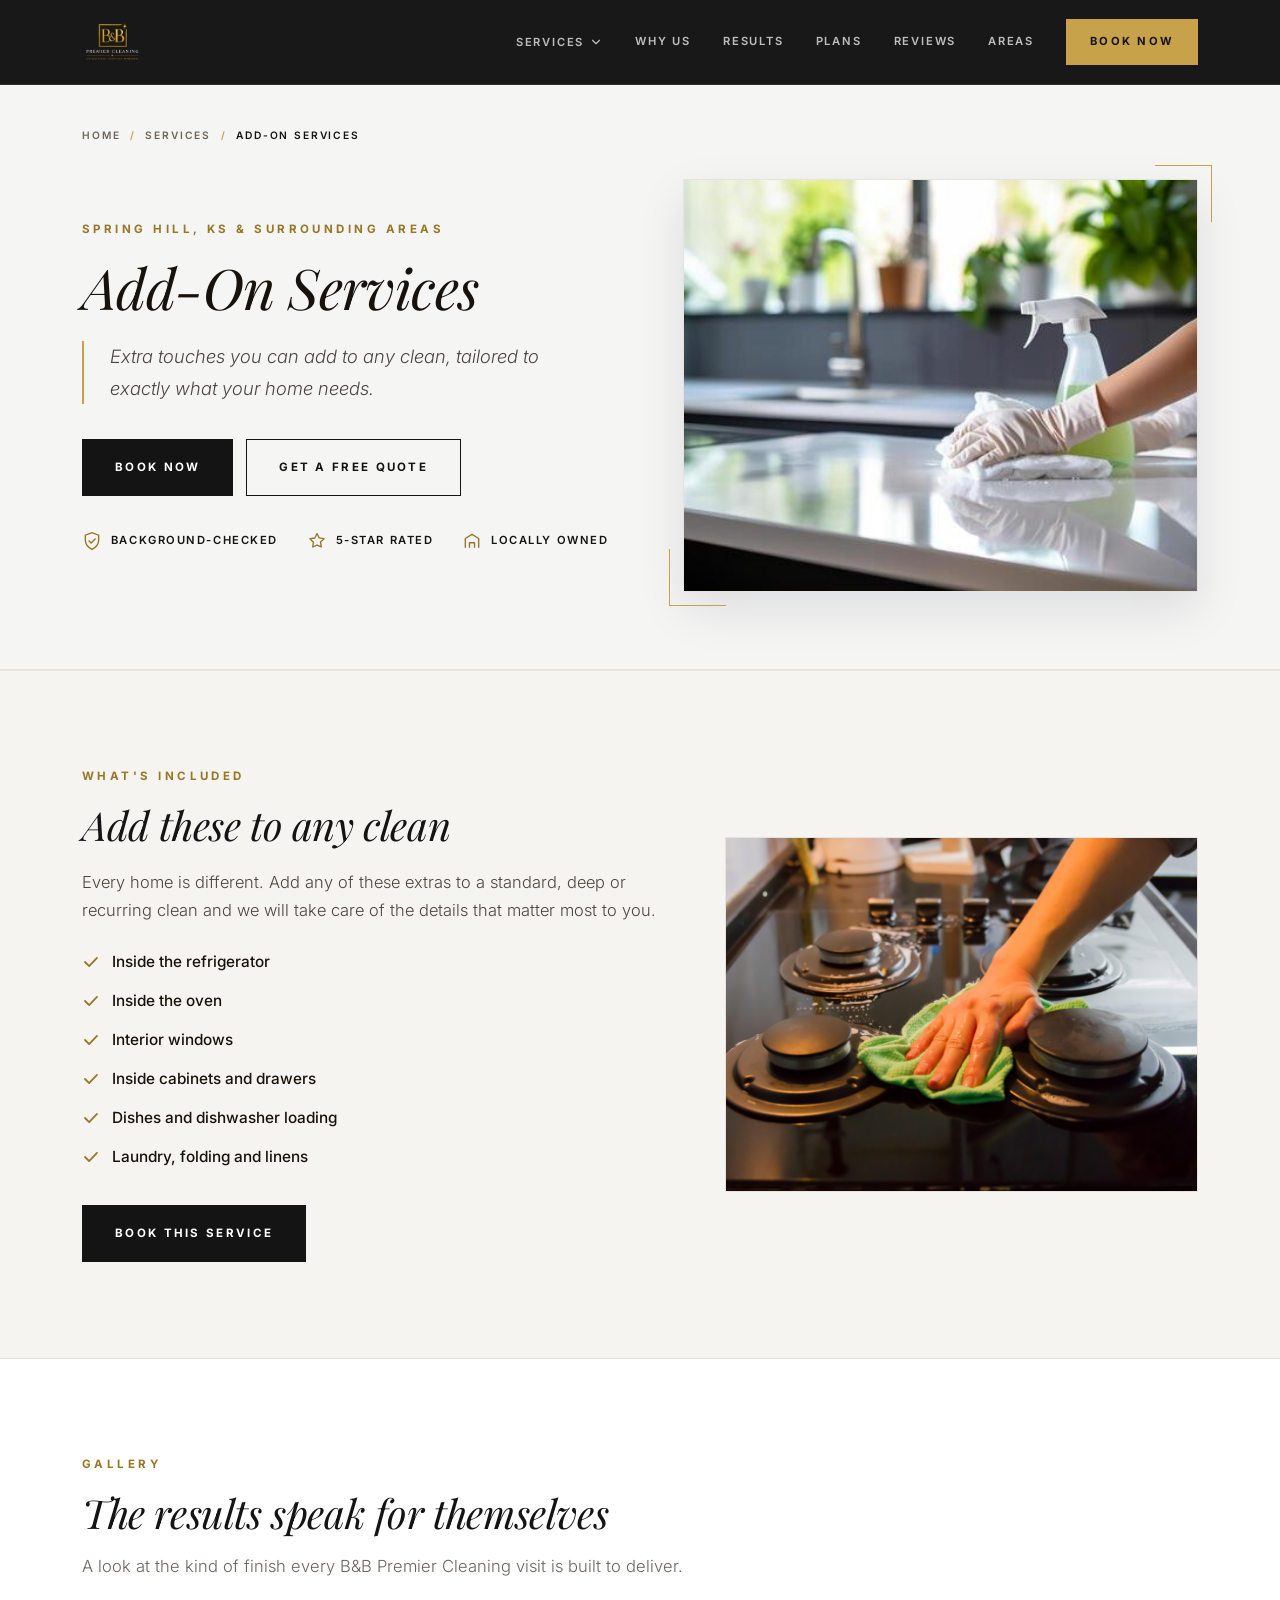
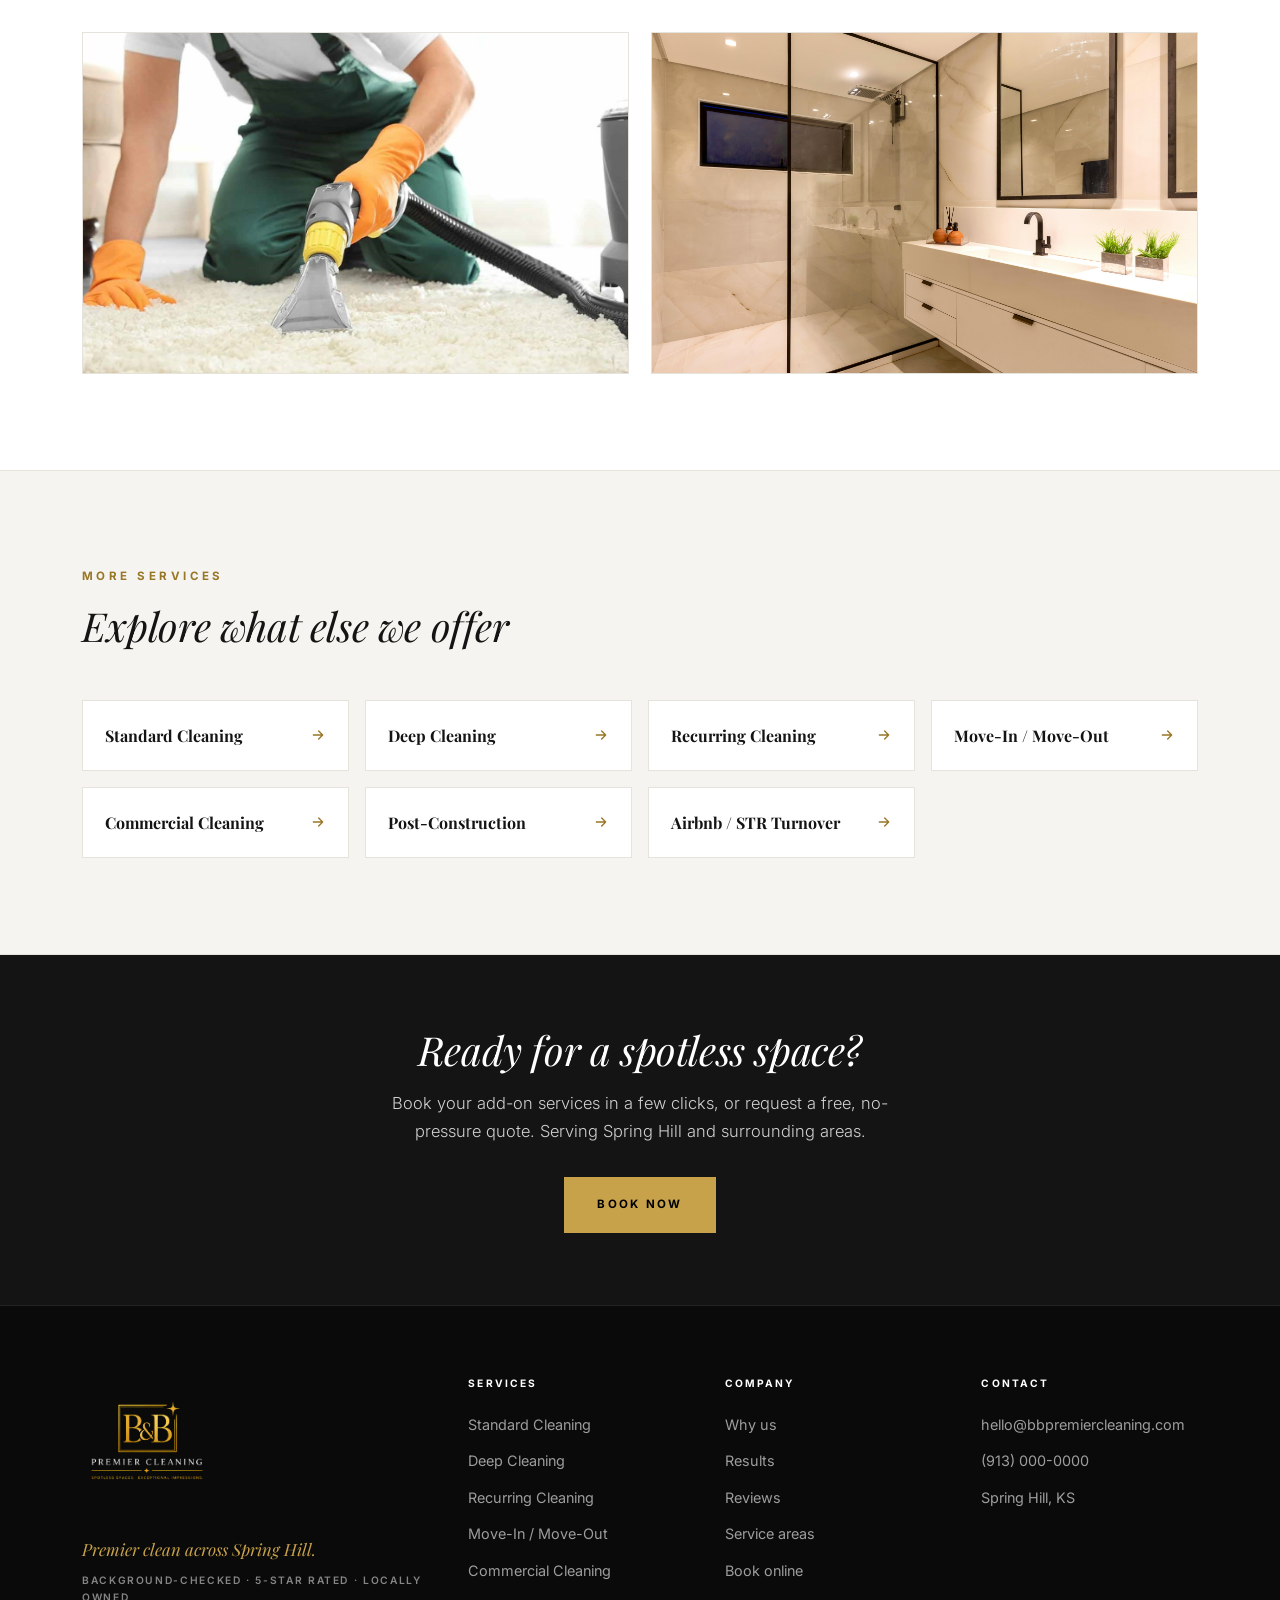
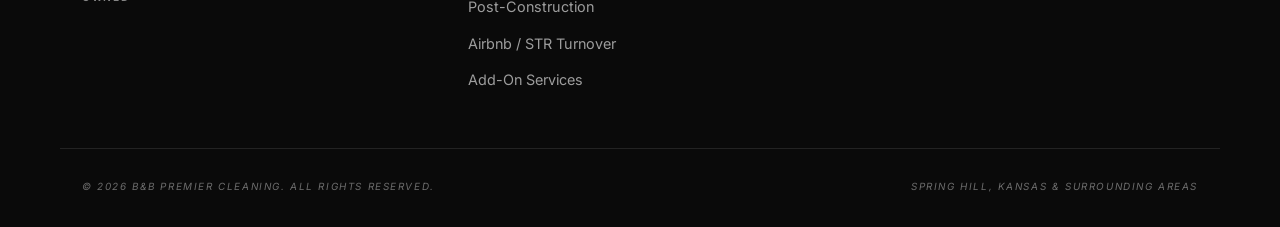
==== commit 20af22be: "Use transparent PNG logo, remove blend-mode workaround" ====
--- a/services/add-on-services/index.html
+++ b/services/add-on-services/index.html
@@ -67,7 +67,7 @@
   <header class="site-header" id="top">
     <div class="wrap header-inner">
       <a class="brand" href="../../" aria-label="B&amp;B Premier Cleaning home">
-        <img class="brand-logo" src="../../assets/logo.jpg" width="1254" height="1254" alt="B&amp;B Premier Cleaning logo" />
+        <img class="brand-logo" src="../../assets/logo.png" width="1254" height="1254" alt="B&amp;B Premier Cleaning logo" />
       </a>
       <nav class="nav" id="nav" aria-label="Primary">
         <div class="nav-item has-dropdown">
@@ -198,7 +198,7 @@
     <div class="wrap footer-grid">
       <div class="footer-brand">
         <a class="brand brand-light" href="../../" aria-label="B&amp;B Premier Cleaning home">
-          <img class="brand-logo" src="../../assets/logo.jpg" width="1254" height="1254" alt="B&amp;B Premier Cleaning logo" />
+          <img class="brand-logo" src="../../assets/logo.png" width="1254" height="1254" alt="B&amp;B Premier Cleaning logo" />
         </a>
         <p class="footer-slogan">Premier clean across Spring Hill.</p>
         <p class="footer-badges">Background-checked &middot; 5-star rated &middot; Locally owned</p>
--- a/css/styles.css
+++ b/css/styles.css
@@ -122,7 +122,7 @@
 
 .brand { display: inline-flex; align-items: center; gap: .75rem; }
 .brand-mark { flex: none; }
-.brand-logo { display: block; height: 60px; width: auto; mix-blend-mode: lighten; }
+.brand-logo { display: block; height: 60px; width: auto; }
 .brand-text { display: flex; flex-direction: column; line-height: 1; }
 .brand-text strong { font-family: var(--serif); font-style: italic; font-size: 1.22rem; color: #fff; font-weight: 700; letter-spacing: -0.01em; }
 .brand-text em { font-style: normal; font-size: .6rem; font-weight: 600; letter-spacing: .3em; text-transform: uppercase; color: var(--gold); margin-top: 5px; }
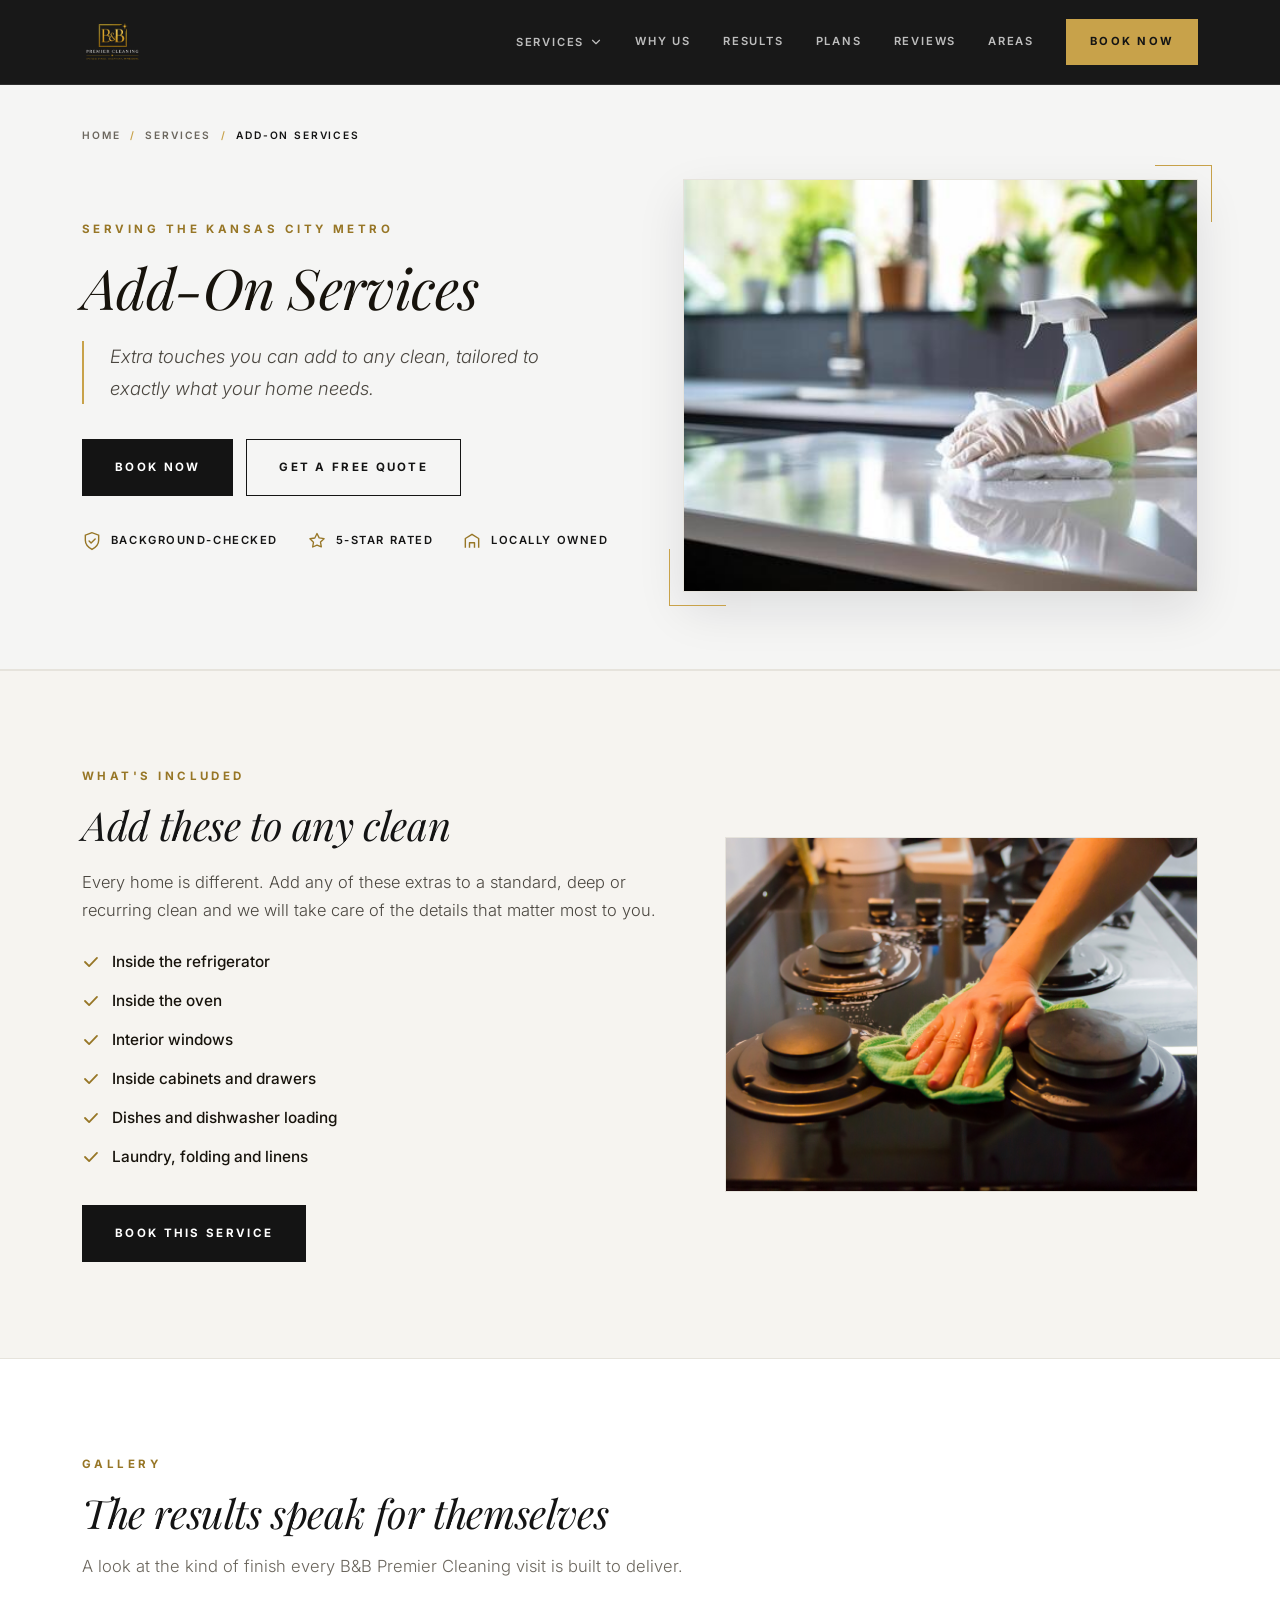
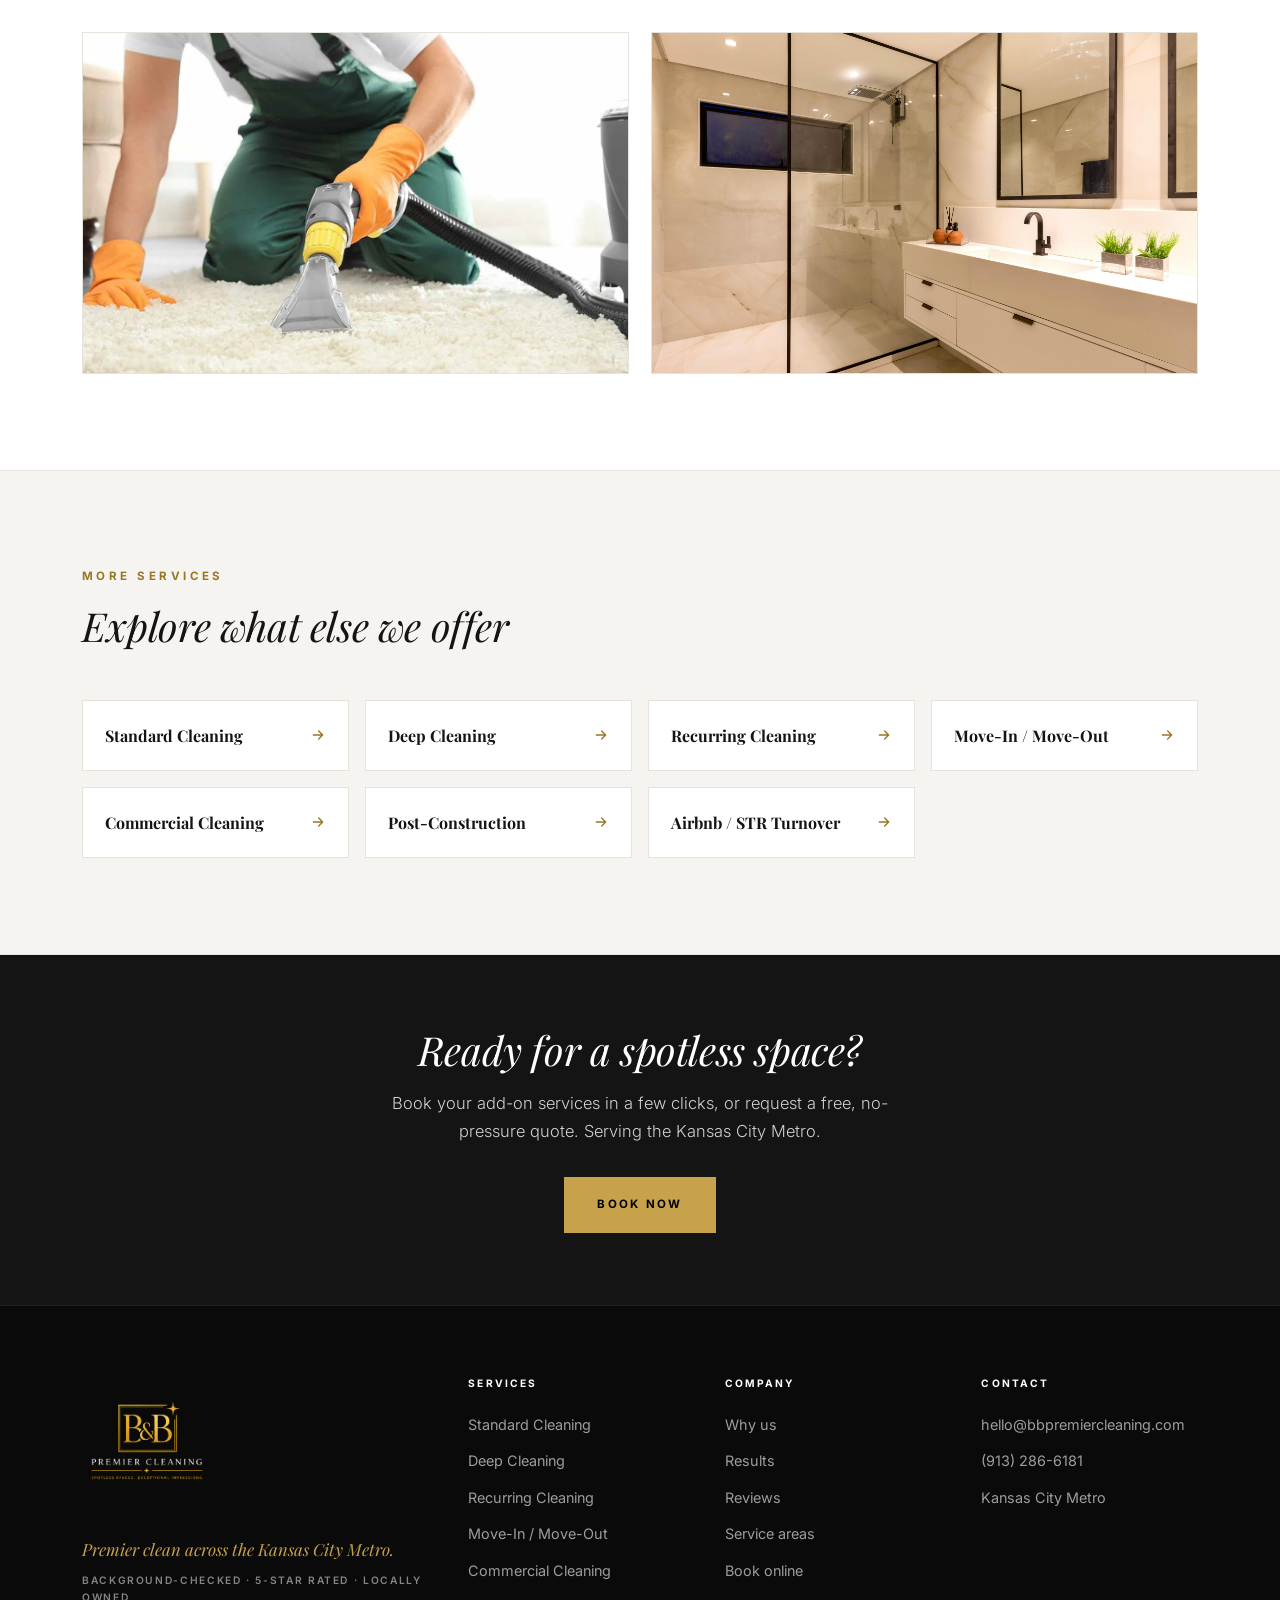
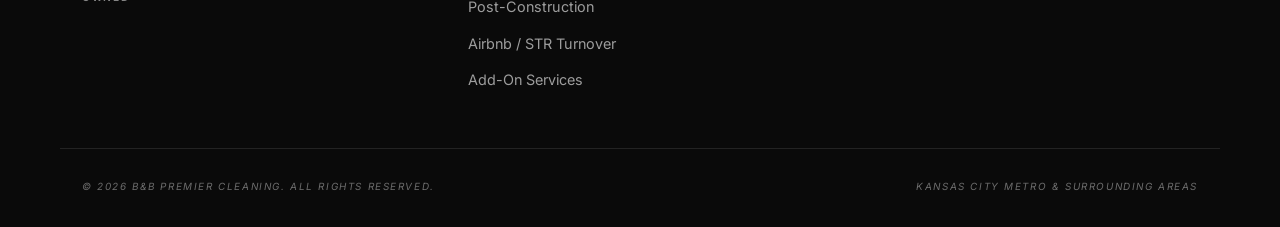
==== commit 43c741f4: "Update phone to (913) 286-6181 and re-target location to Kansas City Metro" ====
--- a/services/add-on-services/index.html
+++ b/services/add-on-services/index.html
@@ -3,24 +3,24 @@
 <head>
   <meta charset="UTF-8" />
   <meta name="viewport" content="width=device-width, initial-scale=1.0" />
-  <title>Cleaning Add-On Services in Spring Hill, KS | B&amp;B Premier Cleaning</title>
-  <meta name="description" content="Cleaning add-ons in Spring Hill, KS. Inside the fridge or oven, interior windows, cabinets, laundry and more can be added to any clean. Book online." />
+  <title>Cleaning Add-On Services in Kansas City | B&amp;B Premier Cleaning</title>
+  <meta name="description" content="Cleaning add-ons in the Kansas City Metro. Inside the fridge or oven, interior windows, cabinets, laundry and more can be added to any clean. Book online." />
   <meta name="robots" content="index, follow, max-image-preview:large, max-snippet:-1, max-video-preview:-1" />
   <meta name="googlebot" content="index, follow, max-image-preview:large, max-snippet:-1, max-video-preview:-1" />
   <link rel="canonical" href="https://bbpremiercleaning.com/services/add-on-services/" />
   <meta name="theme-color" content="#0a0a0a" />
   <meta name="geo.region" content="US-KS" />
-  <meta name="geo.placename" content="Spring Hill, Kansas" />
+  <meta name="geo.placename" content="Kansas City Metro" />
 
   <meta property="og:type" content="website" />
   <meta property="og:site_name" content="B&amp;B Premier Cleaning" />
-  <meta property="og:title" content="Cleaning Add-On Services in Spring Hill, KS | B&amp;B Premier Cleaning" />
-  <meta property="og:description" content="Cleaning add-ons in Spring Hill, KS. Inside the fridge or oven, interior windows, cabinets, laundry and more can be added to any clean. Book online." />
+  <meta property="og:title" content="Cleaning Add-On Services in Kansas City | B&amp;B Premier Cleaning" />
+  <meta property="og:description" content="Cleaning add-ons in the Kansas City Metro. Inside the fridge or oven, interior windows, cabinets, laundry and more can be added to any clean. Book online." />
   <meta property="og:url" content="https://bbpremiercleaning.com/services/add-on-services/" />
   <meta property="og:image" content="https://bbpremiercleaning.com/assets/svc-addon.jpg" />
   <meta name="twitter:card" content="summary_large_image" />
-  <meta name="twitter:title" content="Cleaning Add-On Services in Spring Hill, KS | B&amp;B Premier Cleaning" />
-  <meta name="twitter:description" content="Cleaning add-ons in Spring Hill, KS. Inside the fridge or oven, interior windows, cabinets, laundry and more can be added to any clean. Book online." />
+  <meta name="twitter:title" content="Cleaning Add-On Services in Kansas City | B&amp;B Premier Cleaning" />
+  <meta name="twitter:description" content="Cleaning add-ons in the Kansas City Metro. Inside the fridge or oven, interior windows, cabinets, laundry and more can be added to any clean. Book online." />
   <meta name="twitter:image" content="https://bbpremiercleaning.com/assets/svc-addon.jpg" />
 
   <link rel="icon" type="image/svg+xml" href="../../assets/favicon.svg" />
@@ -35,16 +35,16 @@
     "@context": "https://schema.org",
     "@type": "Service",
     "serviceType": "Add-On Services",
-    "name": "Add-On Services in Spring Hill",
+    "name": "Add-On Services in Kansas City",
     "url": "https://bbpremiercleaning.com/services/add-on-services/",
     "image": "https://bbpremiercleaning.com/assets/svc-addon.jpg",
-    "description": "Cleaning add-ons in Spring Hill, KS. Inside the fridge or oven, interior windows, cabinets, laundry and more can be added to any clean. Book online.",
-    "areaServed": { "@type": "City", "name": "Spring Hill" },
+    "description": "Cleaning add-ons in the Kansas City Metro. Inside the fridge or oven, interior windows, cabinets, laundry and more can be added to any clean. Book online.",
+    "areaServed": { "@type": "AdministrativeArea", "name": "Kansas City Metropolitan Area" },
     "provider": {
       "@type": "HouseCleaningService",
       "name": "B&B Premier Cleaning",
       "url": "https://bbpremiercleaning.com/",
-      "areaServed": "Spring Hill, KS and surrounding areas"
+      "areaServed": "Kansas City Metro and surrounding areas"
     }
   }
   </script>
@@ -109,7 +109,7 @@
         </nav>
         <div class="svc-hero-grid">
           <div class="svc-hero-copy">
-            <p class="eyebrow">Spring Hill, KS &amp; surrounding areas</p>
+            <p class="eyebrow">Serving the Kansas City Metro</p>
             <h1>Add-On Services</h1>
             <p class="lead">Extra touches you can add to any clean, tailored to exactly what your home needs.</p>
             <div class="hero-actions">
@@ -188,7 +188,7 @@
     <section class="cta-band">
       <div class="wrap">
         <h2>Ready for a spotless space?</h2>
-        <p>Book your add-on services in a few clicks, or request a free, no-pressure quote. Serving Spring Hill and surrounding areas.</p>
+        <p>Book your add-on services in a few clicks, or request a free, no-pressure quote. Serving the Kansas City Metro.</p>
         <a class="btn btn-primary" href="../../#book">Book now</a>
       </div>
     </section>
@@ -200,7 +200,7 @@
         <a class="brand brand-light" href="../../" aria-label="B&amp;B Premier Cleaning home">
           <img class="brand-logo" src="../../assets/logo.png" width="1254" height="1254" alt="B&amp;B Premier Cleaning logo" />
         </a>
-        <p class="footer-slogan">Premier clean across Spring Hill.</p>
+        <p class="footer-slogan">Premier clean across the Kansas City Metro.</p>
         <p class="footer-badges">Background-checked &middot; 5-star rated &middot; Locally owned</p>
       </div>
       <div class="footer-col">
@@ -230,14 +230,14 @@
         <h4>Contact</h4>
         <ul>
           <li><a href="mailto:hello@bbpremiercleaning.com">hello@bbpremiercleaning.com</a></li>
-          <li><a href="tel:+19130000000">(913) 000-0000</a></li>
-          <li>Spring Hill, KS</li>
+          <li><a href="tel:+19132866181">(913) 286-6181</a></li>
+          <li>Kansas City Metro</li>
         </ul>
       </div>
     </div>
     <div class="wrap footer-bottom">
       <p>&copy; <span id="year">2026</span> B&amp;B Premier Cleaning. All rights reserved.</p>
-      <p>Spring Hill, Kansas &amp; surrounding areas</p>
+      <p>Kansas City Metro &amp; surrounding areas</p>
     </div>
   </footer>
 
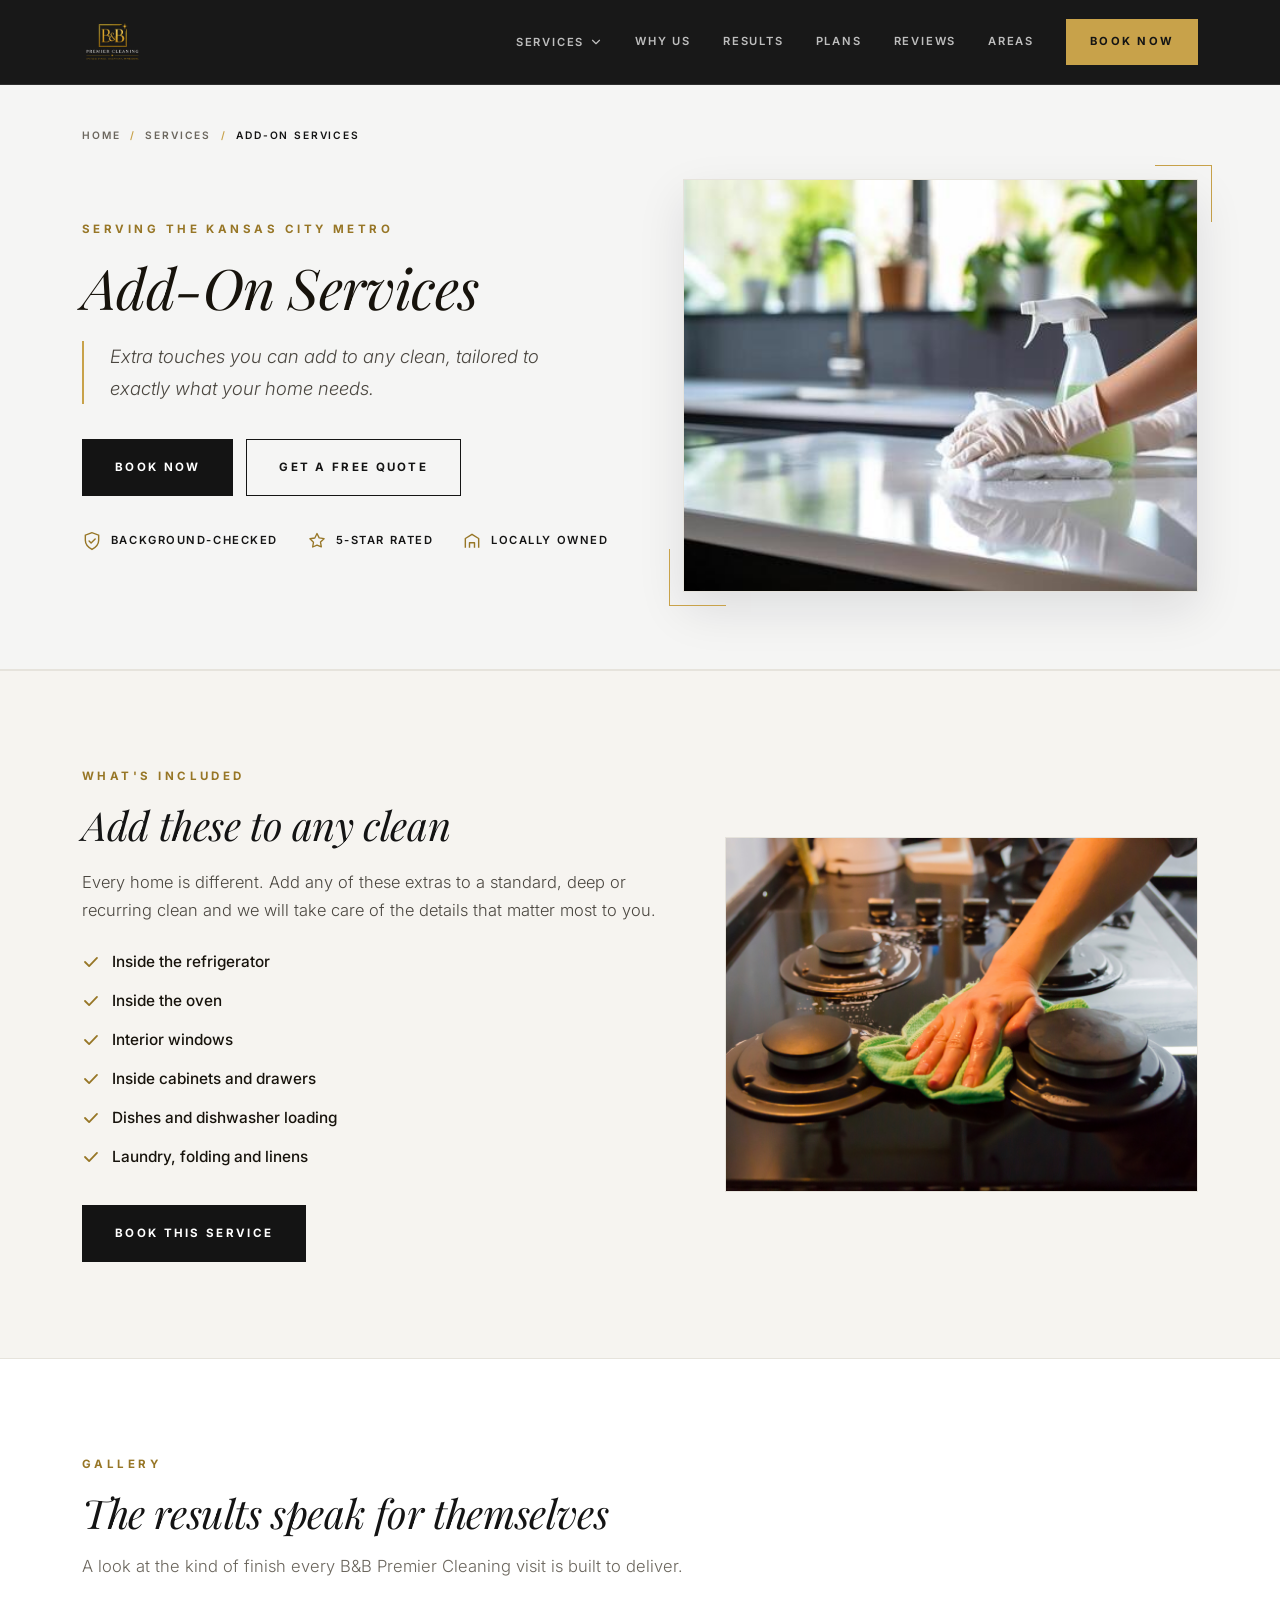
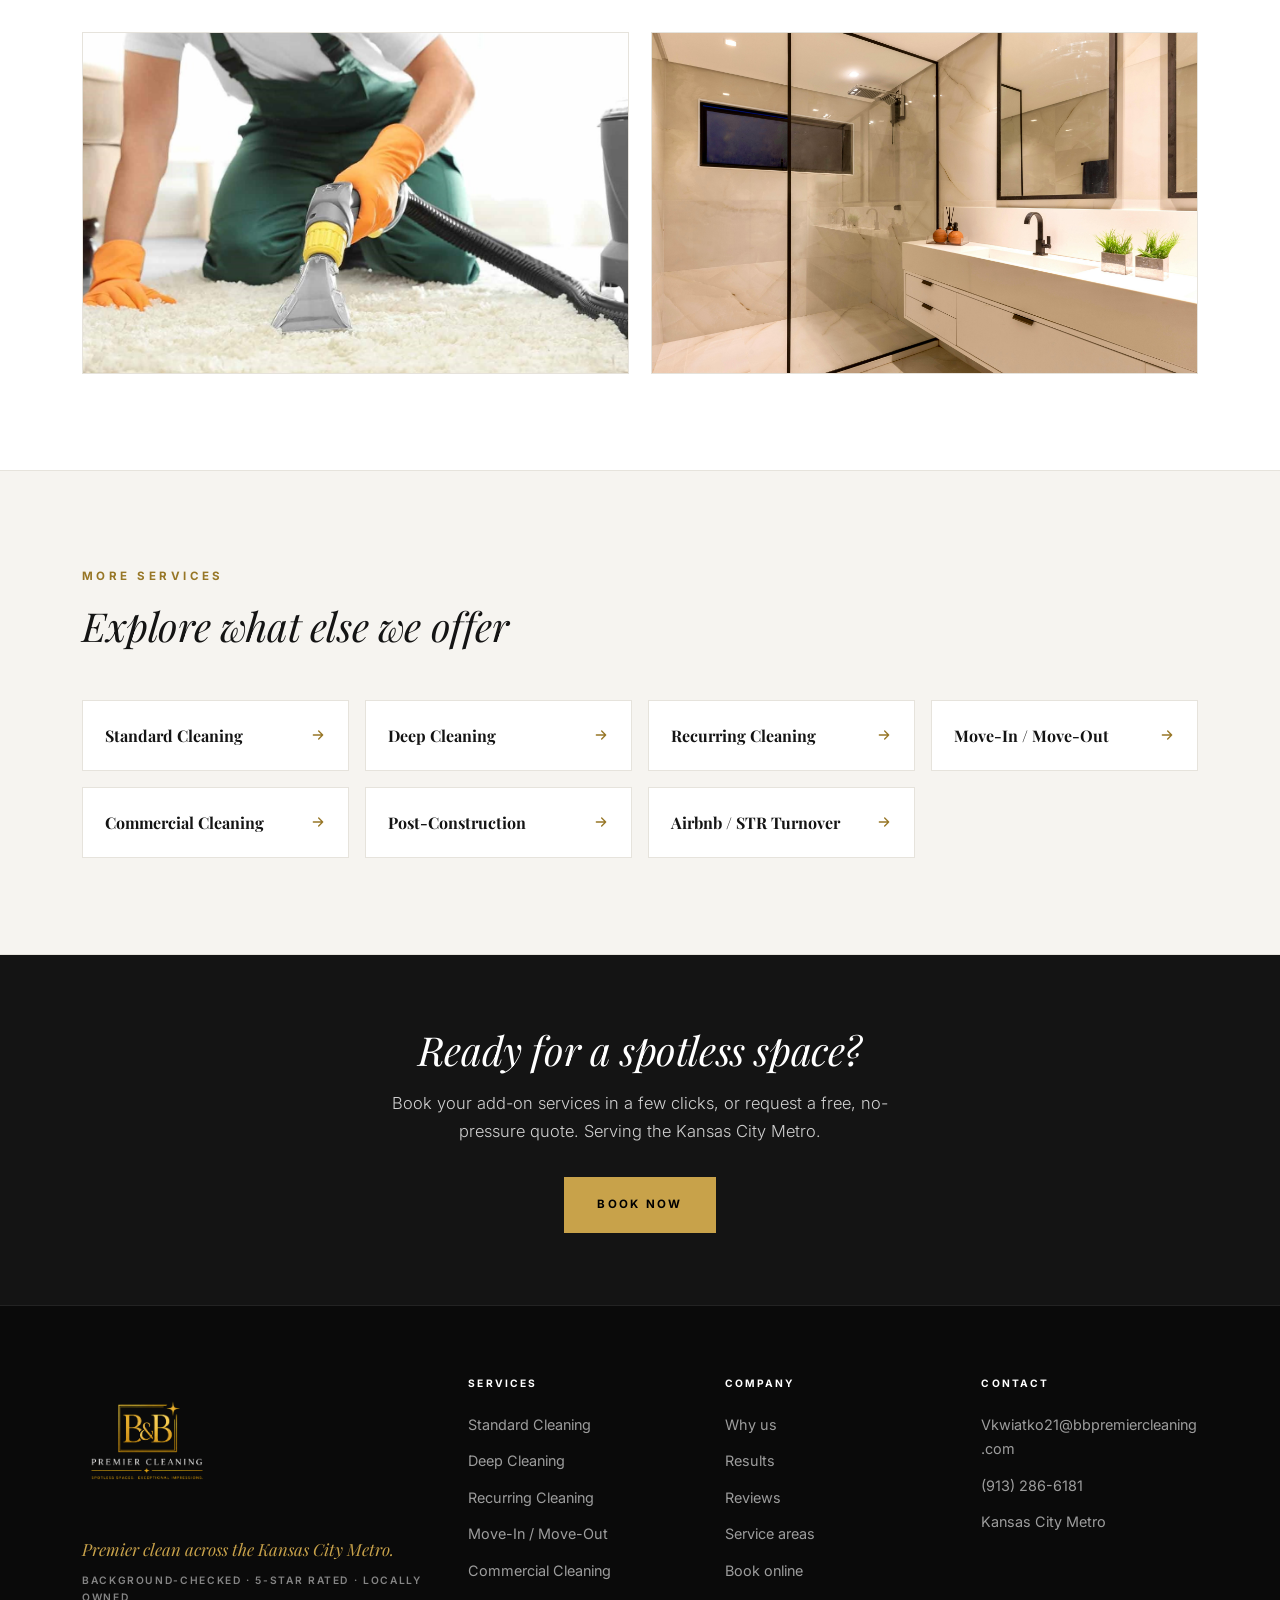
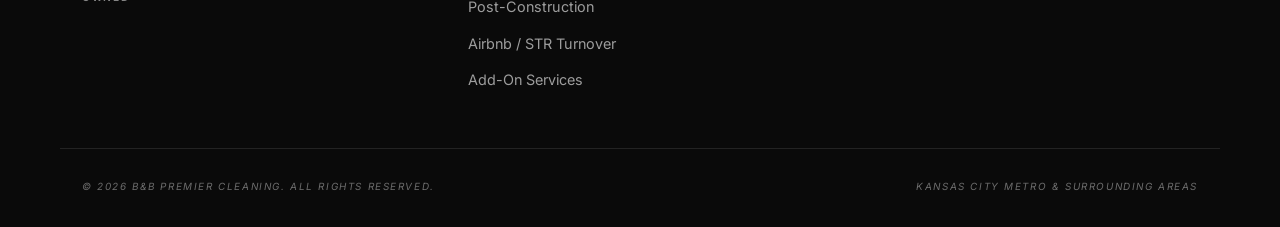
==== commit f6d46f8e: "Set contact email to Vkwiatko21@bbpremiercleaning.com" ====
--- a/services/add-on-services/index.html
+++ b/services/add-on-services/index.html
@@ -68,6 +68,12 @@
     <div class="wrap header-inner">
       <a class="brand" href="../../" aria-label="B&amp;B Premier Cleaning home">
         <img class="brand-logo" src="../../assets/logo.png" width="1254" height="1254" alt="B&amp;B Premier Cleaning logo" />
+        <span class="brand-stack" aria-hidden="true">
+          <img class="brand-emblem" src="../../assets/logo-emblem.png" width="615" height="507" alt="" />
+          <span class="bs-name">Premier Cleaning</span>
+          <span class="bs-sub">Residential &amp; Commercial Cleaning</span>
+          <span class="bs-area">Serving the Kansas City Metro</span>
+        </span>
       </a>
       <nav class="nav" id="nav" aria-label="Primary">
         <div class="nav-item has-dropdown">
@@ -229,7 +235,7 @@
       <div class="footer-col">
         <h4>Contact</h4>
         <ul>
-          <li><a href="mailto:hello@bbpremiercleaning.com">hello@bbpremiercleaning.com</a></li>
+          <li><a href="mailto:Vkwiatko21@bbpremiercleaning.com">Vkwiatko21@bbpremiercleaning.com</a></li>
           <li><a href="tel:+19132866181">(913) 286-6181</a></li>
           <li>Kansas City Metro</li>
         </ul>
--- a/css/styles.css
+++ b/css/styles.css
@@ -123,6 +123,7 @@
 .brand { display: inline-flex; align-items: center; gap: .75rem; }
 .brand-mark { flex: none; }
 .brand-logo { display: block; height: 60px; width: auto; }
+.brand-stack { display: none; }
 .brand-text { display: flex; flex-direction: column; line-height: 1; }
 .brand-text strong { font-family: var(--serif); font-style: italic; font-size: 1.22rem; color: #fff; font-weight: 700; letter-spacing: -0.01em; }
 .brand-text em { font-style: normal; font-size: .6rem; font-weight: 600; letter-spacing: .3em; text-transform: uppercase; color: var(--gold); margin-top: 5px; }
@@ -182,6 +183,15 @@
 .hero-bg { display: none; }
 .hero-grid { position: relative; z-index: 1; display: grid; grid-template-columns: minmax(0, 1.05fr) minmax(0, .95fr); gap: clamp(2.5rem, 5vw, 4.5rem); align-items: center; }
 .hero-copy, .hero-media { min-width: 0; }
+.hero-brand {
+  display: flex; align-items: center; gap: .9rem;
+  font-family: var(--serif); font-weight: 700; color: var(--ink);
+  font-size: clamp(1.25rem, 2.6vw, 1.85rem);
+  letter-spacing: .12em; text-transform: uppercase; line-height: 1.2;
+  margin: 0 0 .85rem;
+}
+.hero-brand::before { content: ""; flex: none; width: 38px; height: 2px; background: var(--gold); }
+.hb-sub { display: none; }
 .hero h1 { margin-bottom: 1.8rem; }
 .hero h1 .hl { font-style: normal; font-weight: 900; color: var(--brand); }
 .hero-copy .lead, .svc-hero-copy .lead {
@@ -516,13 +526,44 @@
 }
 
 @media (max-width: 820px) {
-  html { scroll-padding-top: 84px; }
+  html { scroll-padding-top: 20px; }
+
+  /* Tall, centered brand header (matches client mock-up) */
+  .site-header {
+    position: relative; background: var(--surface);
+    backdrop-filter: none; -webkit-backdrop-filter: none;
+  }
+  .header-inner { height: auto; justify-content: center; padding-block: 1.2rem 1.3rem; }
+  .site-header .brand-logo { display: none; }
+  .brand { display: flex; flex-direction: column; align-items: center; }
+  .brand-stack { display: flex; flex-direction: column; align-items: center; text-align: center; }
+  .brand-emblem { display: block; height: clamp(72px, 23vw, 96px); width: auto; }
+  .bs-name {
+    margin-top: .7rem; font-family: var(--serif); font-weight: 400; color: #fff; text-transform: uppercase;
+    font-size: clamp(1rem, 5vw, 1.35rem); letter-spacing: .2em; line-height: 1.1; padding-left: .2em;
+  }
+  .bs-sub {
+    display: block; margin-top: .6rem; padding-top: .5rem; border-top: 1px solid var(--gold);
+    font-size: clamp(.54rem, 2.7vw, .68rem); font-weight: 600; letter-spacing: .2em; text-transform: uppercase;
+    color: var(--gold); line-height: 1.3;
+  }
+  .bs-area {
+    margin-top: .4rem; font-size: clamp(.5rem, 2.5vw, .62rem); font-weight: 500; letter-spacing: .22em;
+    text-transform: uppercase; color: #fff; line-height: 1.3;
+  }
+  /* Menu button floats top-right so it stays reachable while scrolling */
+  .nav-toggle {
+    position: fixed; top: 14px; right: 14px; z-index: 101;
+    width: 46px; height: 46px; background: rgba(10, 10, 10, .85);
+    border: 1px solid rgba(255, 255, 255, .22);
+  }
+
   .nav {
-    position: fixed; inset: 84px 0 auto 0;
-    max-height: calc(100dvh - 84px); overflow-y: auto;
+    position: fixed; inset: 0 0 auto 0;
+    max-height: 100dvh; overflow-y: auto;
     flex-direction: column; align-items: stretch; gap: 0;
     background: var(--surface); border-bottom: 1px solid var(--surface-line);
-    padding: .5rem 22px 1.6rem; box-shadow: 0 20px 40px rgba(0, 0, 0, .5);
+    padding: 4.6rem 22px 1.6rem; box-shadow: 0 20px 40px rgba(0, 0, 0, .5);
     transform: translateY(-140%); transition: transform .35s var(--ease); z-index: 99;
   }
   .nav.open { transform: translateY(0); }
@@ -548,6 +589,33 @@
 
   .hero-grid { grid-template-columns: minmax(0, 1fr); }
   .hero-copy .lead, .svc-hero-copy .lead { max-width: none; }
+
+  /* Centered hero lockup (matches client mock-up) */
+  .hero-copy { text-align: center; }
+  .hero-brand { flex-direction: column; align-items: center; gap: 0; margin: 0; letter-spacing: 0; text-transform: none; }
+  .hero-brand::before { display: none; }
+  .hb-title { display: block; width: 100%; }
+  .hb-mark {
+    display: flex; align-items: center; gap: 1.2rem; justify-content: center;
+    font-weight: 500; font-size: clamp(2.5rem, 12.5vw, 3.4rem); line-height: 1; letter-spacing: .02em;
+  }
+  .hb-mark::before, .hb-mark::after { content: ""; flex: 1; height: 1px; background: var(--gold); }
+  .hb-name {
+    display: block; margin-top: .3rem; font-weight: 600; text-transform: uppercase;
+    font-size: clamp(1.2rem, 7.5vw, 2.2rem); letter-spacing: .035em; line-height: 1.1;
+  }
+  .hb-sub {
+    display: block; margin-top: .85rem; font-family: var(--sans); font-weight: 600; text-transform: uppercase;
+    font-size: clamp(.58rem, 3.1vw, .76rem); letter-spacing: .23em; color: var(--gold-ink); line-height: 1.4;
+  }
+  .hero .eyebrow {
+    margin: 1.1rem 0 1.4rem; color: var(--ink); font-weight: 500; font-size: .66rem; letter-spacing: .24em;
+  }
+  .hero .eyebrow::before { content: ""; display: block; width: 72px; height: 2px; background: var(--gold); margin: 0 auto 1rem; }
+  .hero h1 { margin-bottom: 1.4rem; }
+  .hero-copy .lead { border-left: 0; padding-left: 0; margin-inline: auto; }
+  .hero-actions { justify-content: center; }
+  .hero-trust { justify-content: center; }
   .hero-media { order: -1; }
   .why-grid, .areas-grid, .contact-grid, .results-feature { grid-template-columns: minmax(0, 1fr); }
   .why-media { order: -1; }
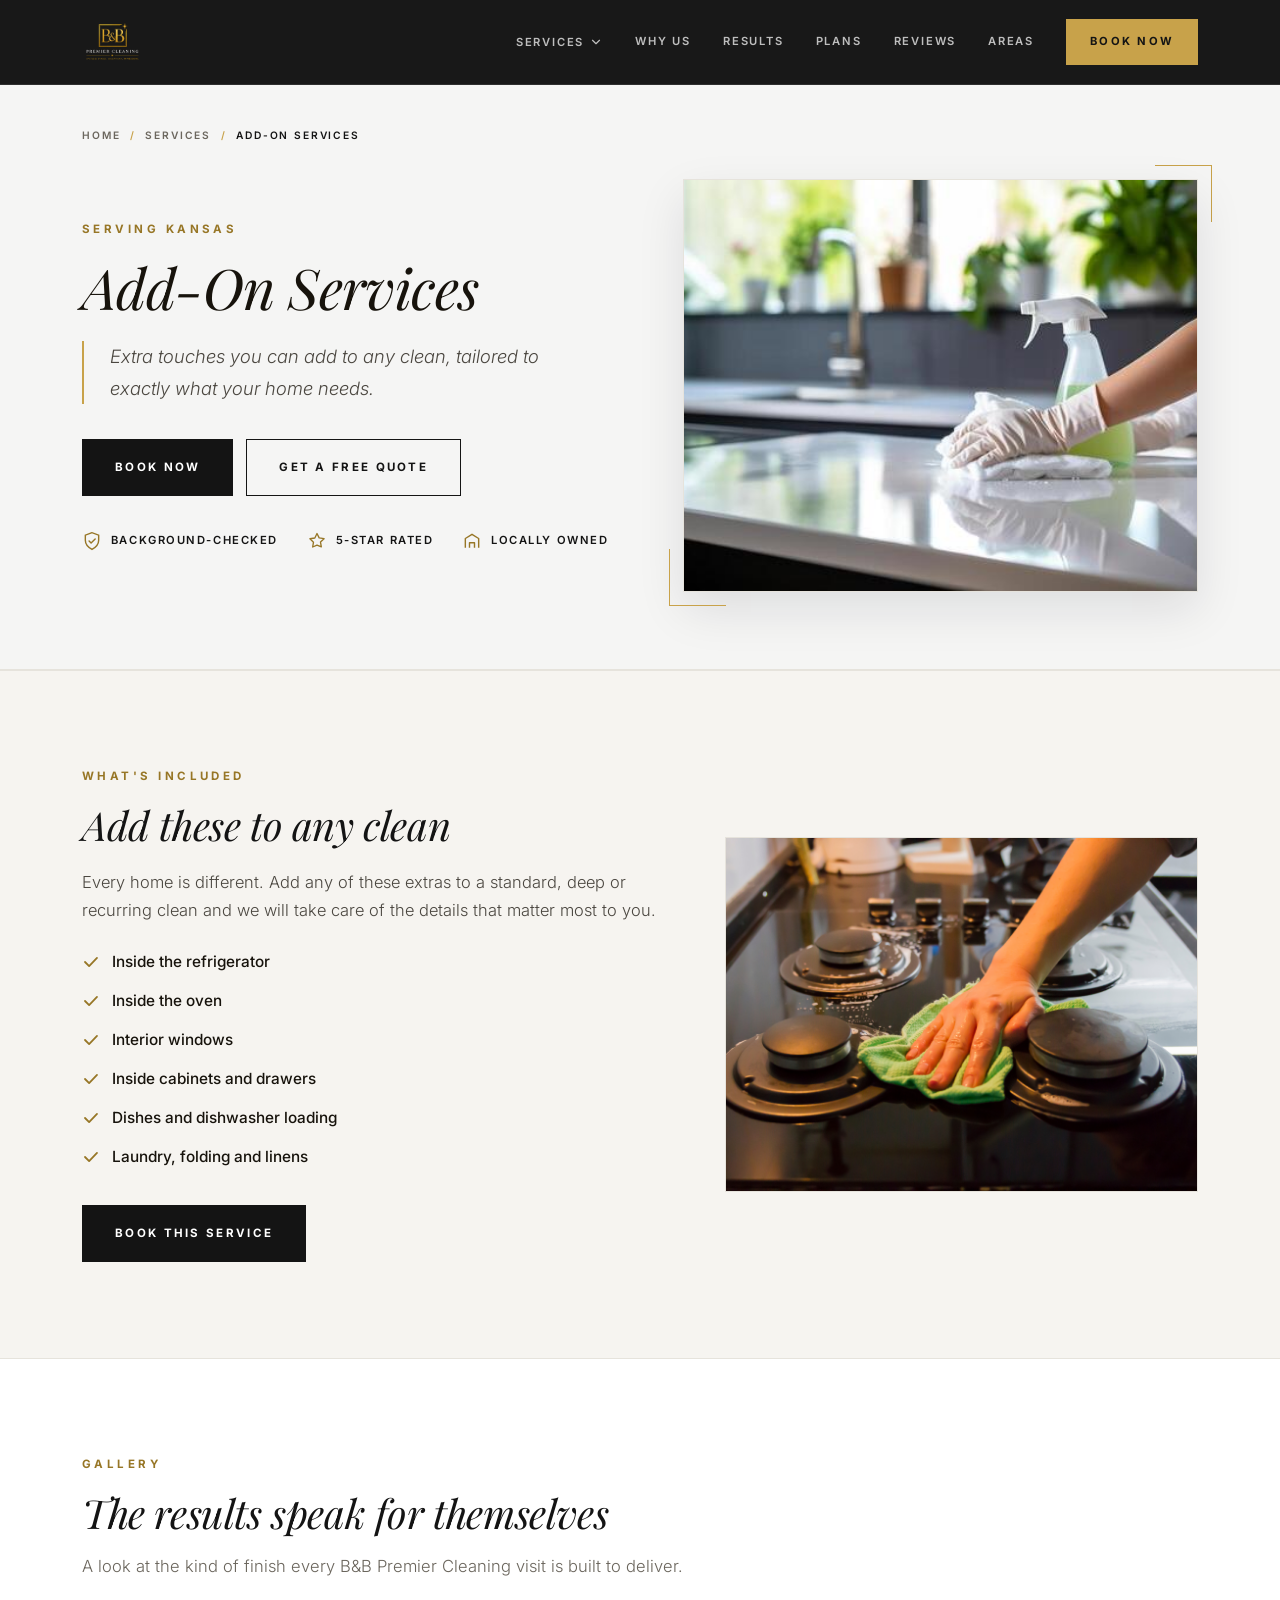
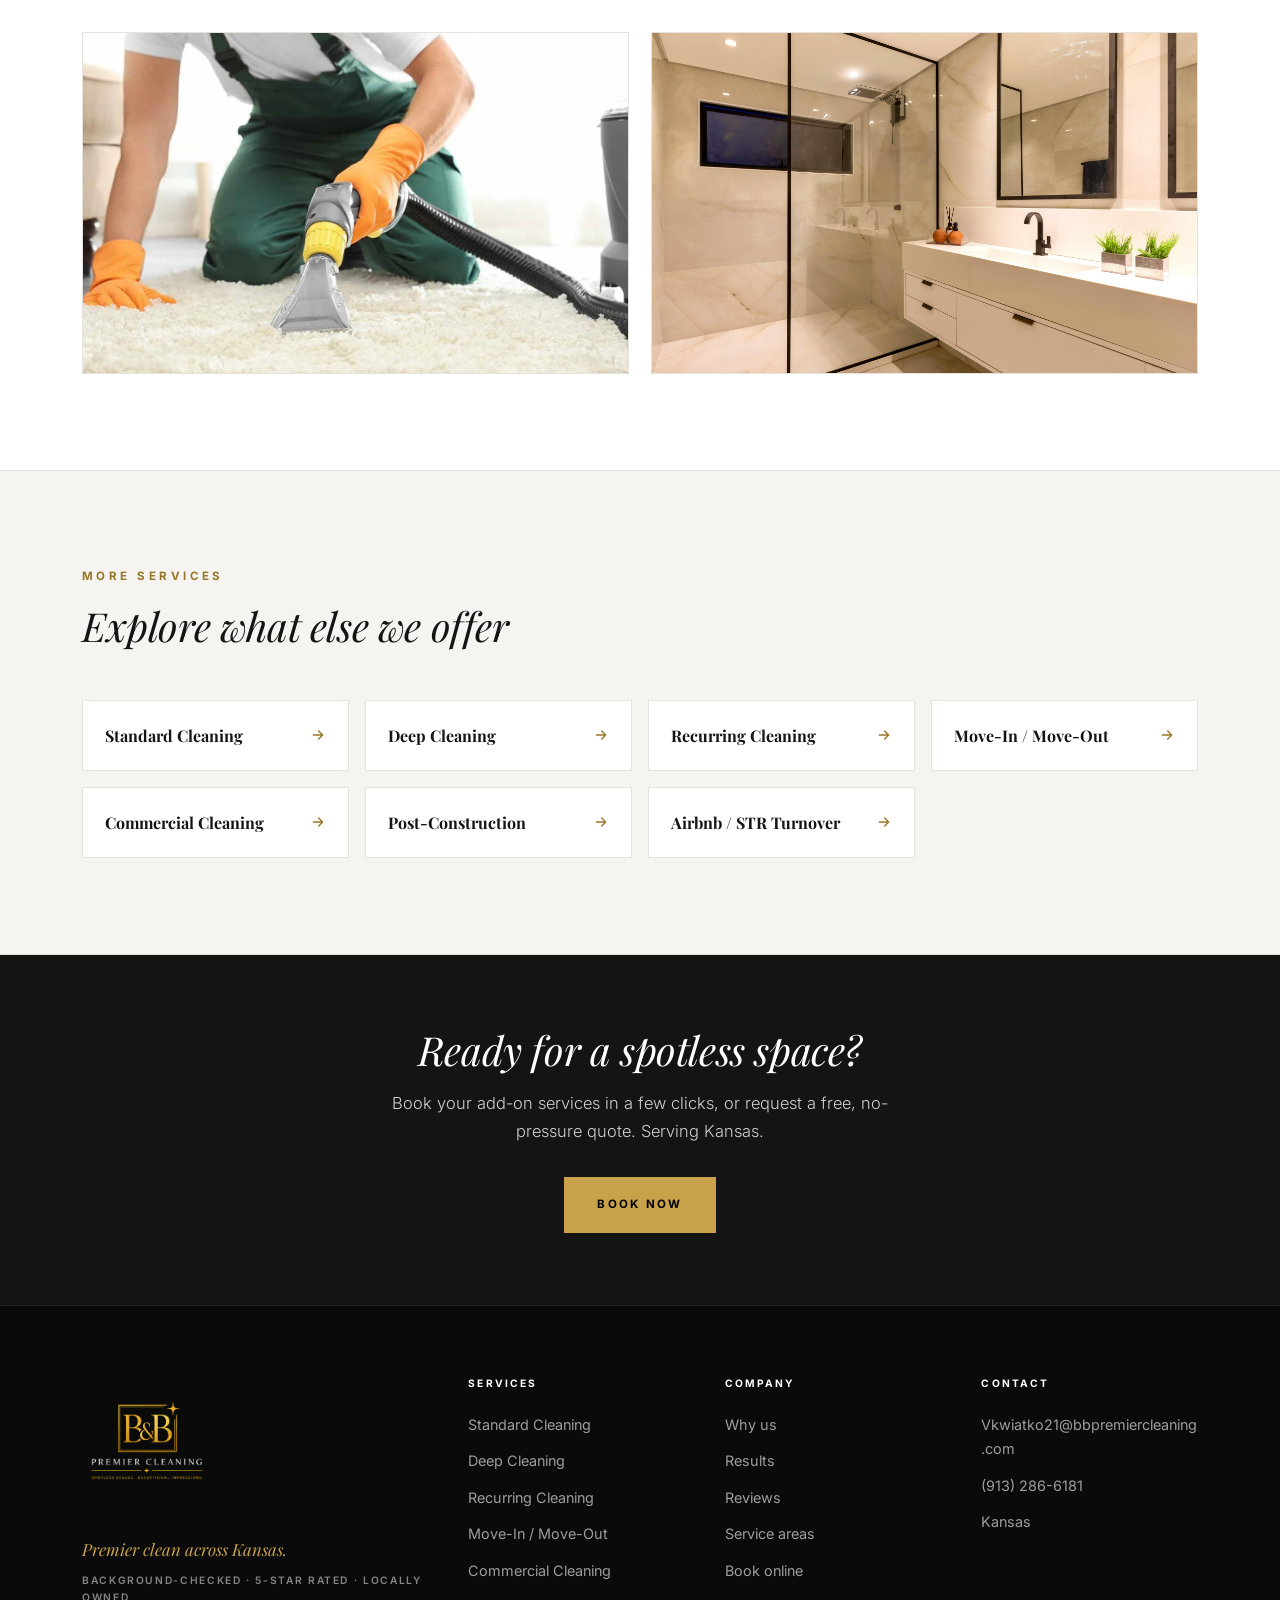
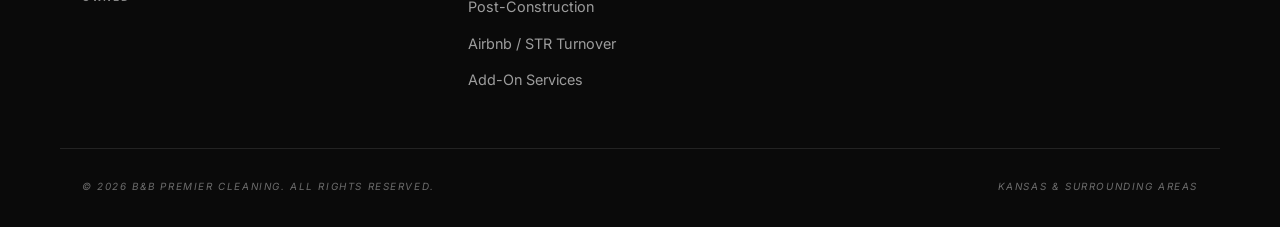
==== commit 93ffc855: "Use Kansas as the service area, drop Missouri-side cities" ====
--- a/services/add-on-services/index.html
+++ b/services/add-on-services/index.html
@@ -3,24 +3,24 @@
 <head>
   <meta charset="UTF-8" />
   <meta name="viewport" content="width=device-width, initial-scale=1.0" />
-  <title>Cleaning Add-On Services in Kansas City | B&amp;B Premier Cleaning</title>
-  <meta name="description" content="Cleaning add-ons in the Kansas City Metro. Inside the fridge or oven, interior windows, cabinets, laundry and more can be added to any clean. Book online." />
+  <title>Cleaning Add-On Services in Kansas | B&amp;B Premier Cleaning</title>
+  <meta name="description" content="Cleaning add-ons in Kansas. Inside the fridge or oven, interior windows, cabinets, laundry and more can be added to any clean. Book online." />
   <meta name="robots" content="index, follow, max-image-preview:large, max-snippet:-1, max-video-preview:-1" />
   <meta name="googlebot" content="index, follow, max-image-preview:large, max-snippet:-1, max-video-preview:-1" />
   <link rel="canonical" href="https://bbpremiercleaning.com/services/add-on-services/" />
   <meta name="theme-color" content="#0a0a0a" />
   <meta name="geo.region" content="US-KS" />
-  <meta name="geo.placename" content="Kansas City Metro" />
+  <meta name="geo.placename" content="Kansas" />
 
   <meta property="og:type" content="website" />
   <meta property="og:site_name" content="B&amp;B Premier Cleaning" />
-  <meta property="og:title" content="Cleaning Add-On Services in Kansas City | B&amp;B Premier Cleaning" />
-  <meta property="og:description" content="Cleaning add-ons in the Kansas City Metro. Inside the fridge or oven, interior windows, cabinets, laundry and more can be added to any clean. Book online." />
+  <meta property="og:title" content="Cleaning Add-On Services in Kansas | B&amp;B Premier Cleaning" />
+  <meta property="og:description" content="Cleaning add-ons in Kansas. Inside the fridge or oven, interior windows, cabinets, laundry and more can be added to any clean. Book online." />
   <meta property="og:url" content="https://bbpremiercleaning.com/services/add-on-services/" />
   <meta property="og:image" content="https://bbpremiercleaning.com/assets/svc-addon.jpg" />
   <meta name="twitter:card" content="summary_large_image" />
-  <meta name="twitter:title" content="Cleaning Add-On Services in Kansas City | B&amp;B Premier Cleaning" />
-  <meta name="twitter:description" content="Cleaning add-ons in the Kansas City Metro. Inside the fridge or oven, interior windows, cabinets, laundry and more can be added to any clean. Book online." />
+  <meta name="twitter:title" content="Cleaning Add-On Services in Kansas | B&amp;B Premier Cleaning" />
+  <meta name="twitter:description" content="Cleaning add-ons in Kansas. Inside the fridge or oven, interior windows, cabinets, laundry and more can be added to any clean. Book online." />
   <meta name="twitter:image" content="https://bbpremiercleaning.com/assets/svc-addon.jpg" />
 
   <link rel="icon" type="image/svg+xml" href="../../assets/favicon.svg" />
@@ -35,16 +35,16 @@
     "@context": "https://schema.org",
     "@type": "Service",
     "serviceType": "Add-On Services",
-    "name": "Add-On Services in Kansas City",
+    "name": "Add-On Services in Kansas",
     "url": "https://bbpremiercleaning.com/services/add-on-services/",
     "image": "https://bbpremiercleaning.com/assets/svc-addon.jpg",
-    "description": "Cleaning add-ons in the Kansas City Metro. Inside the fridge or oven, interior windows, cabinets, laundry and more can be added to any clean. Book online.",
-    "areaServed": { "@type": "AdministrativeArea", "name": "Kansas City Metropolitan Area" },
+    "description": "Cleaning add-ons in Kansas. Inside the fridge or oven, interior windows, cabinets, laundry and more can be added to any clean. Book online.",
+    "areaServed": { "@type": "AdministrativeArea", "name": "Kansas" },
     "provider": {
       "@type": "HouseCleaningService",
       "name": "B&B Premier Cleaning",
       "url": "https://bbpremiercleaning.com/",
-      "areaServed": "Kansas City Metro and surrounding areas"
+      "areaServed": "Kansas and surrounding areas"
     }
   }
   </script>
@@ -72,7 +72,7 @@
           <img class="brand-emblem" src="../../assets/logo-emblem.png" width="615" height="507" alt="" />
           <span class="bs-name">Premier Cleaning</span>
           <span class="bs-sub">Residential &amp; Commercial Cleaning</span>
-          <span class="bs-area">Serving the Kansas City Metro</span>
+          <span class="bs-area">Serving Kansas</span>
         </span>
       </a>
       <nav class="nav" id="nav" aria-label="Primary">
@@ -115,7 +115,7 @@
         </nav>
         <div class="svc-hero-grid">
           <div class="svc-hero-copy">
-            <p class="eyebrow">Serving the Kansas City Metro</p>
+            <p class="eyebrow">Serving Kansas</p>
             <h1>Add-On Services</h1>
             <p class="lead">Extra touches you can add to any clean, tailored to exactly what your home needs.</p>
             <div class="hero-actions">
@@ -194,7 +194,7 @@
     <section class="cta-band">
       <div class="wrap">
         <h2>Ready for a spotless space?</h2>
-        <p>Book your add-on services in a few clicks, or request a free, no-pressure quote. Serving the Kansas City Metro.</p>
+        <p>Book your add-on services in a few clicks, or request a free, no-pressure quote. Serving Kansas.</p>
         <a class="btn btn-primary" href="../../#book">Book now</a>
       </div>
     </section>
@@ -206,7 +206,7 @@
         <a class="brand brand-light" href="../../" aria-label="B&amp;B Premier Cleaning home">
           <img class="brand-logo" src="../../assets/logo.png" width="1254" height="1254" alt="B&amp;B Premier Cleaning logo" />
         </a>
-        <p class="footer-slogan">Premier clean across the Kansas City Metro.</p>
+        <p class="footer-slogan">Premier clean across Kansas.</p>
         <p class="footer-badges">Background-checked &middot; 5-star rated &middot; Locally owned</p>
       </div>
       <div class="footer-col">
@@ -237,13 +237,13 @@
         <ul>
           <li><a href="mailto:Vkwiatko21@bbpremiercleaning.com">Vkwiatko21@bbpremiercleaning.com</a></li>
           <li><a href="tel:+19132866181">(913) 286-6181</a></li>
-          <li>Kansas City Metro</li>
+          <li>Kansas</li>
         </ul>
       </div>
     </div>
     <div class="wrap footer-bottom">
       <p>&copy; <span id="year">2026</span> B&amp;B Premier Cleaning. All rights reserved.</p>
-      <p>Kansas City Metro &amp; surrounding areas</p>
+      <p>Kansas &amp; surrounding areas</p>
     </div>
   </footer>
 
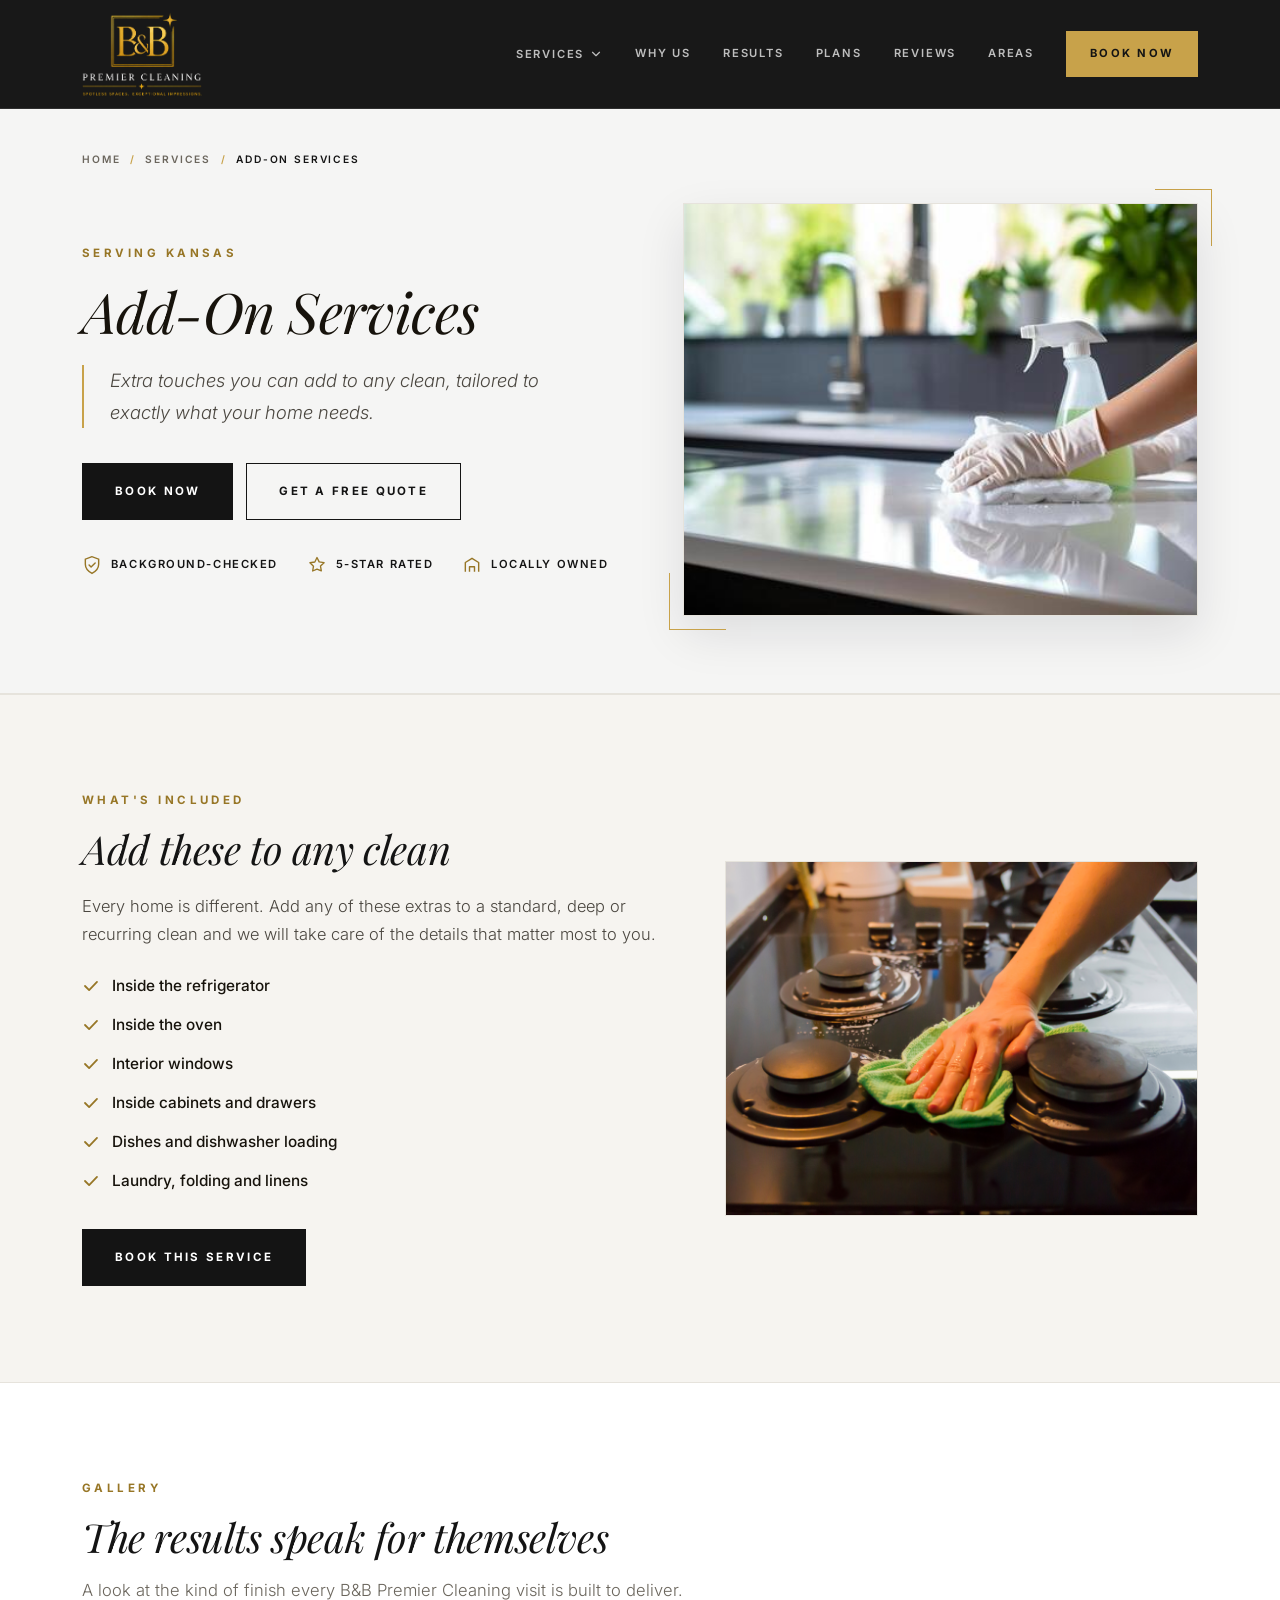
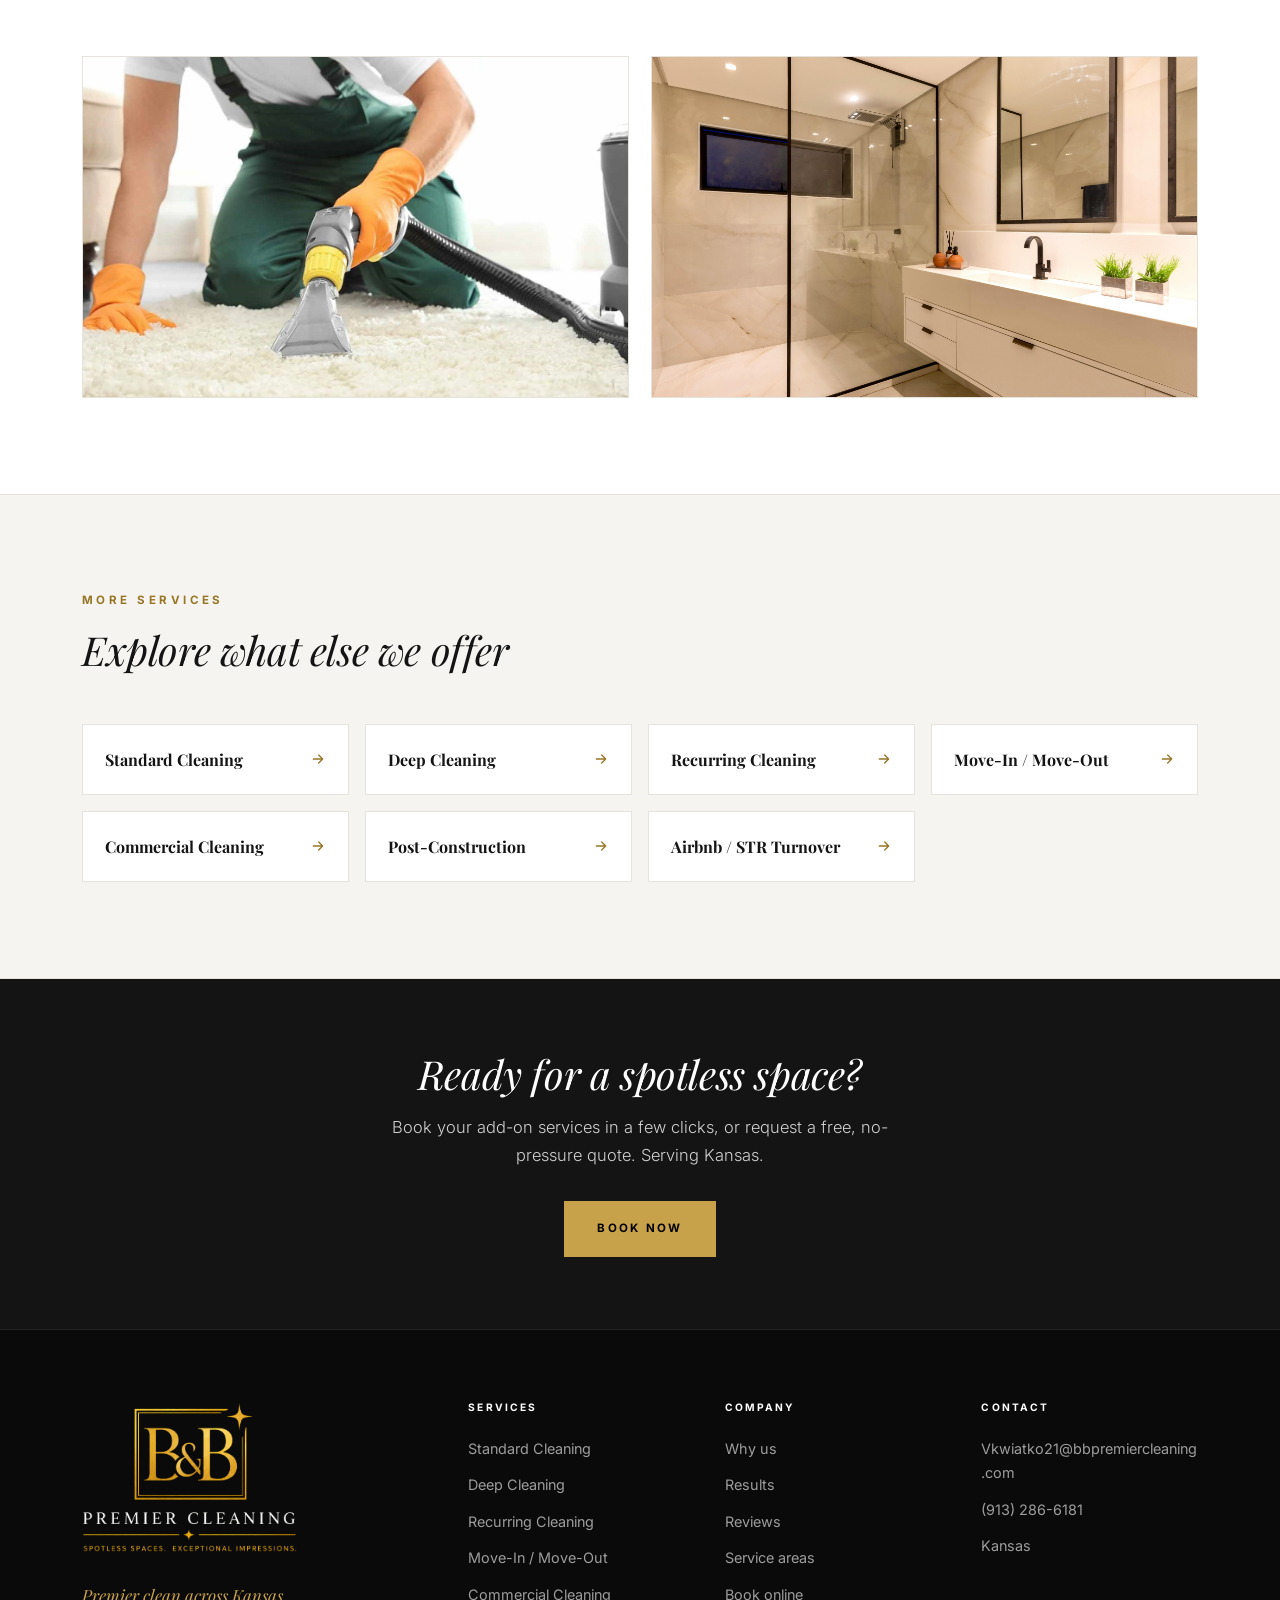
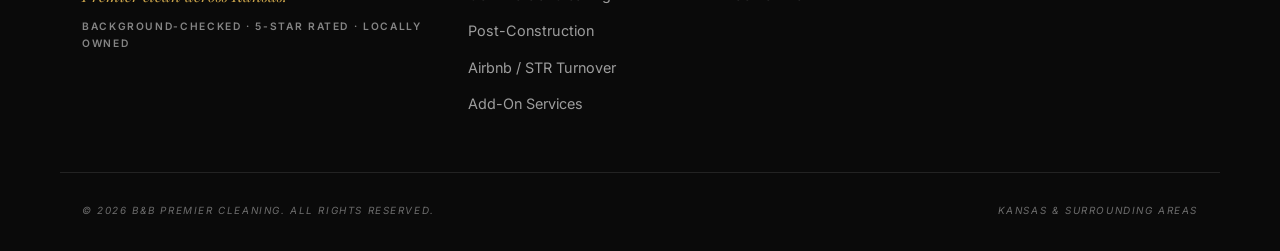
==== commit 41e4f8dc: "Make the B&B logo bigger (tight crop, larger header and mobile emblem)" ====
--- a/services/add-on-services/index.html
+++ b/services/add-on-services/index.html
@@ -67,7 +67,7 @@
   <header class="site-header" id="top">
     <div class="wrap header-inner">
       <a class="brand" href="../../" aria-label="B&amp;B Premier Cleaning home">
-        <img class="brand-logo" src="../../assets/logo.png" width="1254" height="1254" alt="B&amp;B Premier Cleaning logo" />
+        <img class="brand-logo" src="../../assets/logo-tight.png" width="1101" height="769" alt="B&amp;B Premier Cleaning logo" />
         <span class="brand-stack" aria-hidden="true">
           <img class="brand-emblem" src="../../assets/logo-emblem.png" width="615" height="507" alt="" />
           <span class="bs-name">Premier Cleaning</span>
@@ -204,7 +204,7 @@
     <div class="wrap footer-grid">
       <div class="footer-brand">
         <a class="brand brand-light" href="../../" aria-label="B&amp;B Premier Cleaning home">
-          <img class="brand-logo" src="../../assets/logo.png" width="1254" height="1254" alt="B&amp;B Premier Cleaning logo" />
+          <img class="brand-logo" src="../../assets/logo-tight.png" width="1101" height="769" alt="B&amp;B Premier Cleaning logo" />
         </a>
         <p class="footer-slogan">Premier clean across Kansas.</p>
         <p class="footer-badges">Background-checked &middot; 5-star rated &middot; Locally owned</p>
--- a/css/styles.css
+++ b/css/styles.css
@@ -35,7 +35,7 @@
 * { box-sizing: border-box; }
 
 html, body { overflow-x: hidden; }
-html { scroll-behavior: smooth; scroll-padding-top: 96px; }
+html { scroll-behavior: smooth; scroll-padding-top: 116px; }
 
 body {
   margin: 0;
@@ -118,11 +118,11 @@
 }
 .site-header.scrolled { box-shadow: 0 8px 30px rgba(0, 0, 0, .45); }
 
-.header-inner { display: flex; align-items: center; justify-content: space-between; height: 84px; }
+.header-inner { display: flex; align-items: center; justify-content: space-between; height: 108px; }
 
 .brand { display: inline-flex; align-items: center; gap: .75rem; }
 .brand-mark { flex: none; }
-.brand-logo { display: block; height: 60px; width: auto; }
+.brand-logo { display: block; height: 84px; width: auto; }
 .brand-stack { display: none; }
 .brand-text { display: flex; flex-direction: column; line-height: 1; }
 .brand-text strong { font-family: var(--serif); font-style: italic; font-size: 1.22rem; color: #fff; font-weight: 700; letter-spacing: -0.01em; }
@@ -435,7 +435,7 @@
 /* ---------- Footer ---------- */
 .site-footer { background: var(--surface); color: rgba(255, 255, 255, .6); padding: 4.5rem 0 2rem; border-top: 1px solid var(--surface-line); }
 .footer-grid { display: grid; grid-template-columns: 1.6fr 1fr 1fr 1fr; gap: 2.5rem; }
-.footer-brand .brand-logo { height: 128px; }
+.footer-brand .brand-logo { height: 150px; }
 .footer-slogan { margin: 1.3rem 0 .5rem; font-family: var(--serif); font-style: italic; font-size: 1.05rem; color: var(--gold); }
 .footer-badges { font-size: .64rem; font-weight: 600; letter-spacing: .16em; text-transform: uppercase; color: rgba(255, 255, 255, .5); margin: 0; }
 .footer-col h4 { font-family: var(--sans); color: #fff; font-size: .64rem; font-weight: 700; letter-spacing: .2em; text-transform: uppercase; margin-bottom: 1.4rem; }
@@ -537,7 +537,7 @@
   .site-header .brand-logo { display: none; }
   .brand { display: flex; flex-direction: column; align-items: center; }
   .brand-stack { display: flex; flex-direction: column; align-items: center; text-align: center; }
-  .brand-emblem { display: block; height: clamp(72px, 23vw, 96px); width: auto; }
+  .brand-emblem { display: block; height: clamp(108px, 35vw, 150px); width: auto; }
   .bs-name {
     margin-top: .7rem; font-family: var(--serif); font-weight: 400; color: #fff; text-transform: uppercase;
     font-size: clamp(1rem, 5vw, 1.35rem); letter-spacing: .2em; line-height: 1.1; padding-left: .2em;
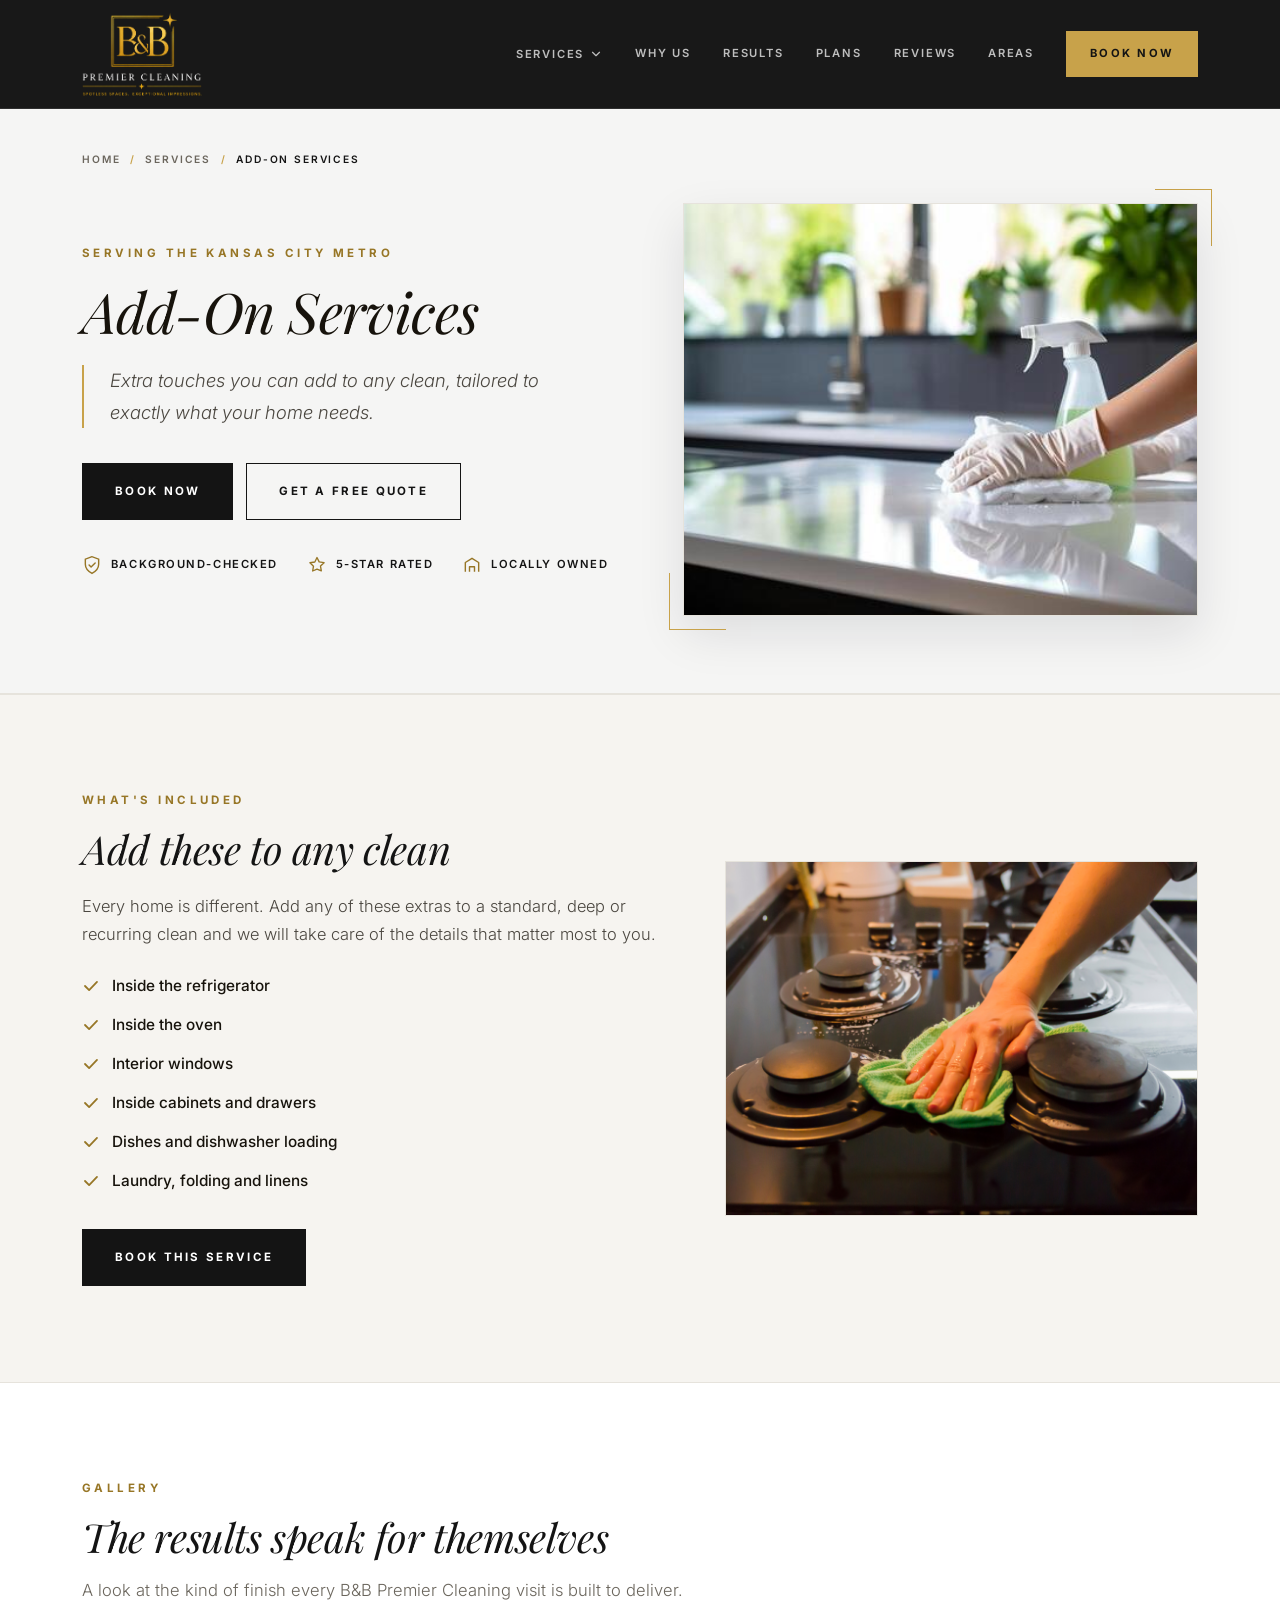
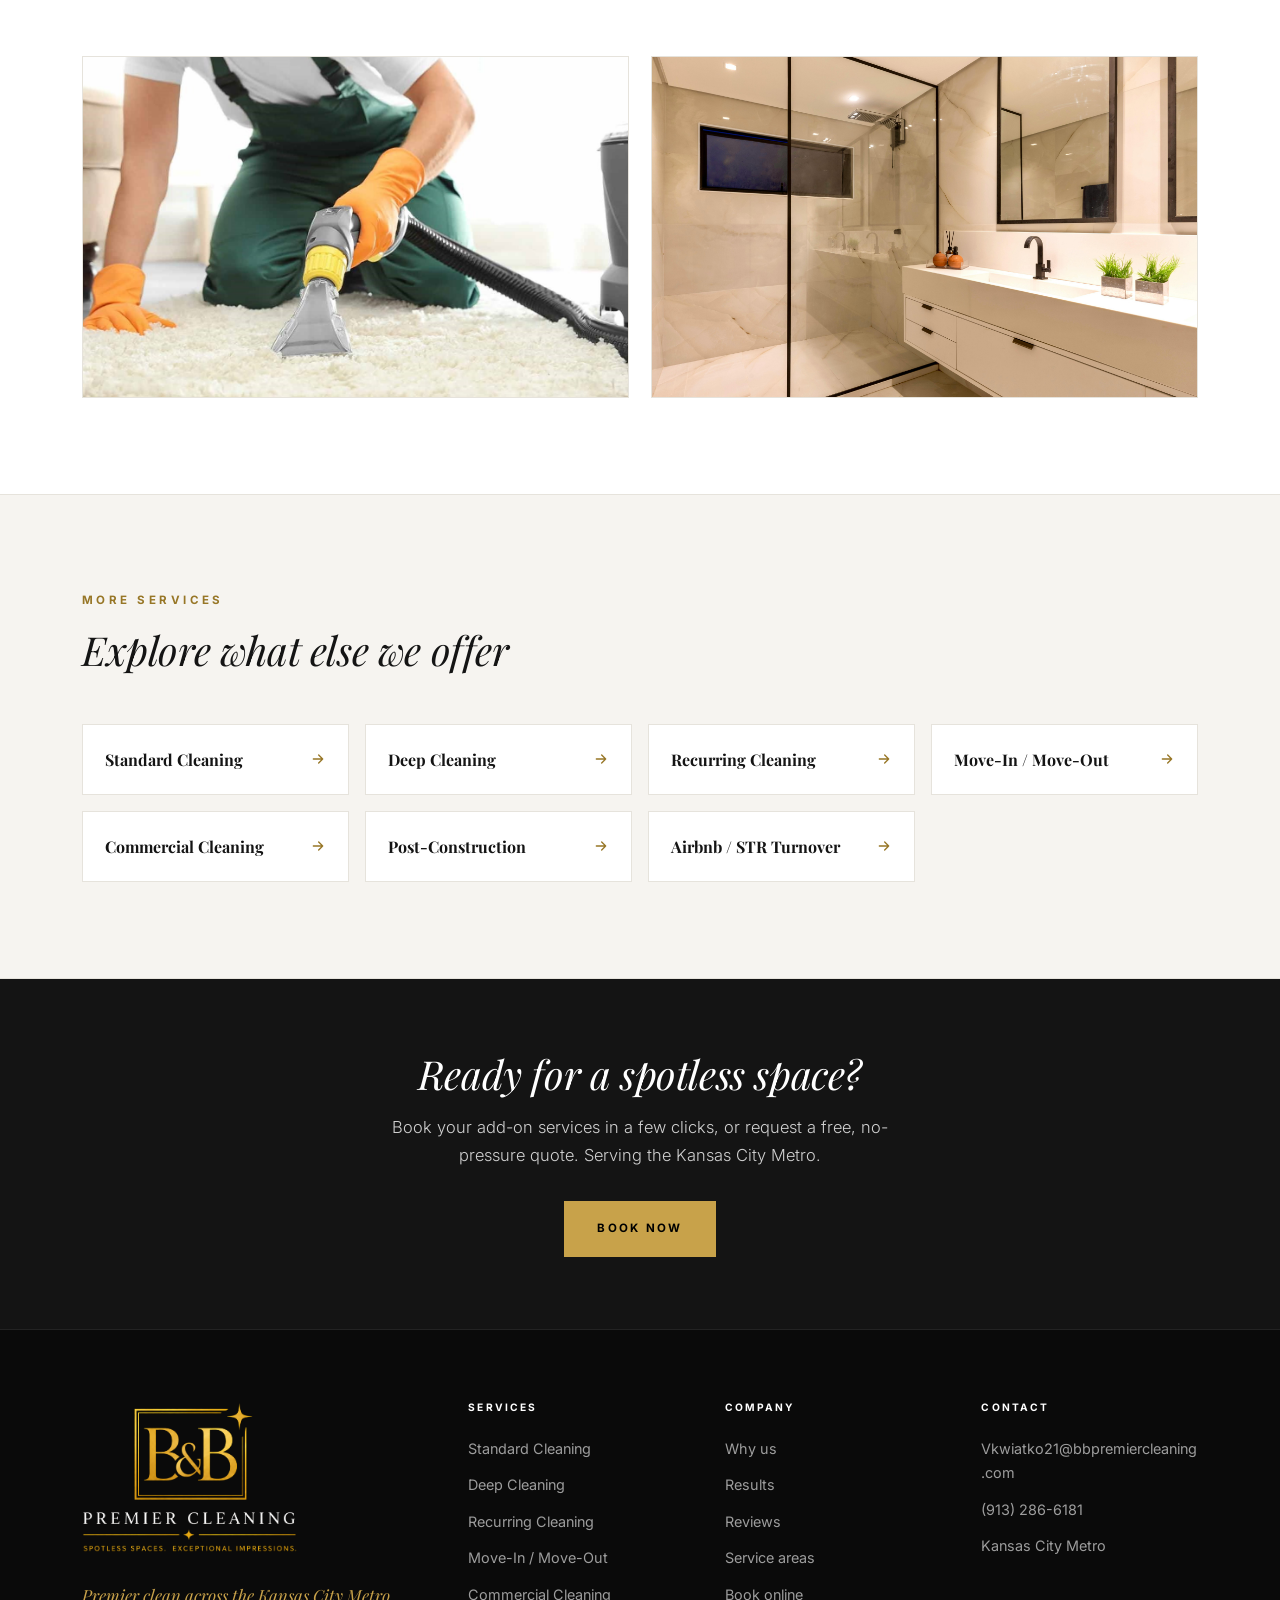
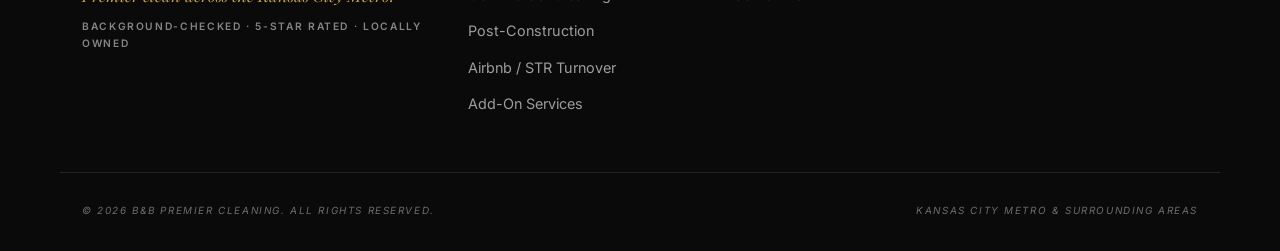
==== commit e6e77823: "Restore Kansas City Metro wording and service area" ====
--- a/services/add-on-services/index.html
+++ b/services/add-on-services/index.html
@@ -3,24 +3,24 @@
 <head>
   <meta charset="UTF-8" />
   <meta name="viewport" content="width=device-width, initial-scale=1.0" />
-  <title>Cleaning Add-On Services in Kansas | B&amp;B Premier Cleaning</title>
-  <meta name="description" content="Cleaning add-ons in Kansas. Inside the fridge or oven, interior windows, cabinets, laundry and more can be added to any clean. Book online." />
+  <title>Cleaning Add-On Services in Kansas City | B&amp;B Premier Cleaning</title>
+  <meta name="description" content="Cleaning add-ons in the Kansas City Metro. Inside the fridge or oven, interior windows, cabinets, laundry and more can be added to any clean. Book online." />
   <meta name="robots" content="index, follow, max-image-preview:large, max-snippet:-1, max-video-preview:-1" />
   <meta name="googlebot" content="index, follow, max-image-preview:large, max-snippet:-1, max-video-preview:-1" />
   <link rel="canonical" href="https://bbpremiercleaning.com/services/add-on-services/" />
   <meta name="theme-color" content="#0a0a0a" />
   <meta name="geo.region" content="US-KS" />
-  <meta name="geo.placename" content="Kansas" />
+  <meta name="geo.placename" content="Kansas City Metro" />
 
   <meta property="og:type" content="website" />
   <meta property="og:site_name" content="B&amp;B Premier Cleaning" />
-  <meta property="og:title" content="Cleaning Add-On Services in Kansas | B&amp;B Premier Cleaning" />
-  <meta property="og:description" content="Cleaning add-ons in Kansas. Inside the fridge or oven, interior windows, cabinets, laundry and more can be added to any clean. Book online." />
+  <meta property="og:title" content="Cleaning Add-On Services in Kansas City | B&amp;B Premier Cleaning" />
+  <meta property="og:description" content="Cleaning add-ons in the Kansas City Metro. Inside the fridge or oven, interior windows, cabinets, laundry and more can be added to any clean. Book online." />
   <meta property="og:url" content="https://bbpremiercleaning.com/services/add-on-services/" />
   <meta property="og:image" content="https://bbpremiercleaning.com/assets/svc-addon.jpg" />
   <meta name="twitter:card" content="summary_large_image" />
-  <meta name="twitter:title" content="Cleaning Add-On Services in Kansas | B&amp;B Premier Cleaning" />
-  <meta name="twitter:description" content="Cleaning add-ons in Kansas. Inside the fridge or oven, interior windows, cabinets, laundry and more can be added to any clean. Book online." />
+  <meta name="twitter:title" content="Cleaning Add-On Services in Kansas City | B&amp;B Premier Cleaning" />
+  <meta name="twitter:description" content="Cleaning add-ons in the Kansas City Metro. Inside the fridge or oven, interior windows, cabinets, laundry and more can be added to any clean. Book online." />
   <meta name="twitter:image" content="https://bbpremiercleaning.com/assets/svc-addon.jpg" />
 
   <link rel="icon" type="image/svg+xml" href="../../assets/favicon.svg" />
@@ -35,16 +35,16 @@
     "@context": "https://schema.org",
     "@type": "Service",
     "serviceType": "Add-On Services",
-    "name": "Add-On Services in Kansas",
+    "name": "Add-On Services in Kansas City",
     "url": "https://bbpremiercleaning.com/services/add-on-services/",
     "image": "https://bbpremiercleaning.com/assets/svc-addon.jpg",
-    "description": "Cleaning add-ons in Kansas. Inside the fridge or oven, interior windows, cabinets, laundry and more can be added to any clean. Book online.",
-    "areaServed": { "@type": "AdministrativeArea", "name": "Kansas" },
+    "description": "Cleaning add-ons in the Kansas City Metro. Inside the fridge or oven, interior windows, cabinets, laundry and more can be added to any clean. Book online.",
+    "areaServed": { "@type": "AdministrativeArea", "name": "Kansas City Metropolitan Area" },
     "provider": {
       "@type": "HouseCleaningService",
       "name": "B&B Premier Cleaning",
       "url": "https://bbpremiercleaning.com/",
-      "areaServed": "Kansas and surrounding areas"
+      "areaServed": "Kansas City Metro and surrounding areas"
     }
   }
   </script>
@@ -72,7 +72,7 @@
           <img class="brand-emblem" src="../../assets/logo-emblem.png" width="615" height="507" alt="" />
           <span class="bs-name">Premier Cleaning</span>
           <span class="bs-sub">Residential &amp; Commercial Cleaning</span>
-          <span class="bs-area">Serving Kansas</span>
+          <span class="bs-area">Serving the Kansas City Metro</span>
         </span>
       </a>
       <nav class="nav" id="nav" aria-label="Primary">
@@ -115,7 +115,7 @@
         </nav>
         <div class="svc-hero-grid">
           <div class="svc-hero-copy">
-            <p class="eyebrow">Serving Kansas</p>
+            <p class="eyebrow">Serving the Kansas City Metro</p>
             <h1>Add-On Services</h1>
             <p class="lead">Extra touches you can add to any clean, tailored to exactly what your home needs.</p>
             <div class="hero-actions">
@@ -194,7 +194,7 @@
     <section class="cta-band">
       <div class="wrap">
         <h2>Ready for a spotless space?</h2>
-        <p>Book your add-on services in a few clicks, or request a free, no-pressure quote. Serving Kansas.</p>
+        <p>Book your add-on services in a few clicks, or request a free, no-pressure quote. Serving the Kansas City Metro.</p>
         <a class="btn btn-primary" href="../../#book">Book now</a>
       </div>
     </section>
@@ -206,7 +206,7 @@
         <a class="brand brand-light" href="../../" aria-label="B&amp;B Premier Cleaning home">
           <img class="brand-logo" src="../../assets/logo-tight.png" width="1101" height="769" alt="B&amp;B Premier Cleaning logo" />
         </a>
-        <p class="footer-slogan">Premier clean across Kansas.</p>
+        <p class="footer-slogan">Premier clean across the Kansas City Metro.</p>
         <p class="footer-badges">Background-checked &middot; 5-star rated &middot; Locally owned</p>
       </div>
       <div class="footer-col">
@@ -237,13 +237,13 @@
         <ul>
           <li><a href="mailto:Vkwiatko21@bbpremiercleaning.com">Vkwiatko21@bbpremiercleaning.com</a></li>
           <li><a href="tel:+19132866181">(913) 286-6181</a></li>
-          <li>Kansas</li>
+          <li>Kansas City Metro</li>
         </ul>
       </div>
     </div>
     <div class="wrap footer-bottom">
       <p>&copy; <span id="year">2026</span> B&amp;B Premier Cleaning. All rights reserved.</p>
-      <p>Kansas &amp; surrounding areas</p>
+      <p>Kansas City Metro &amp; surrounding areas</p>
     </div>
   </footer>
 
